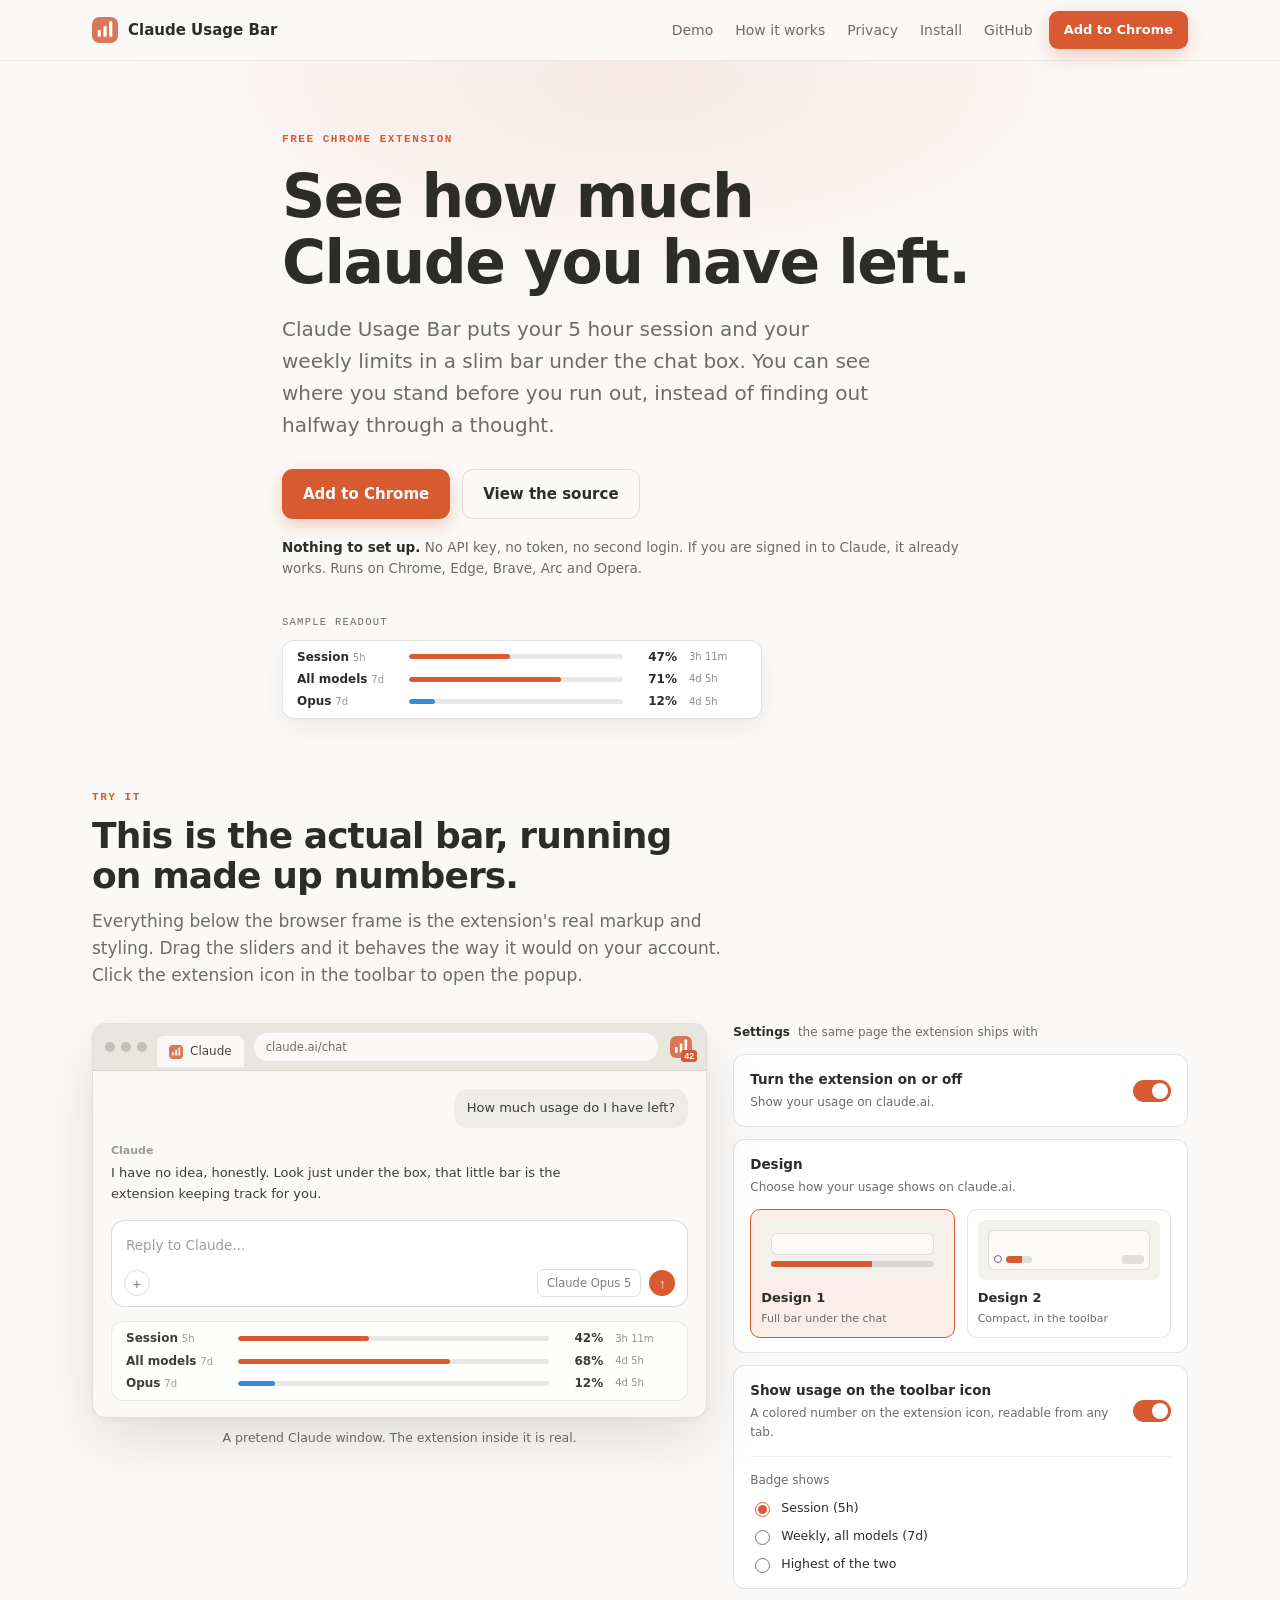
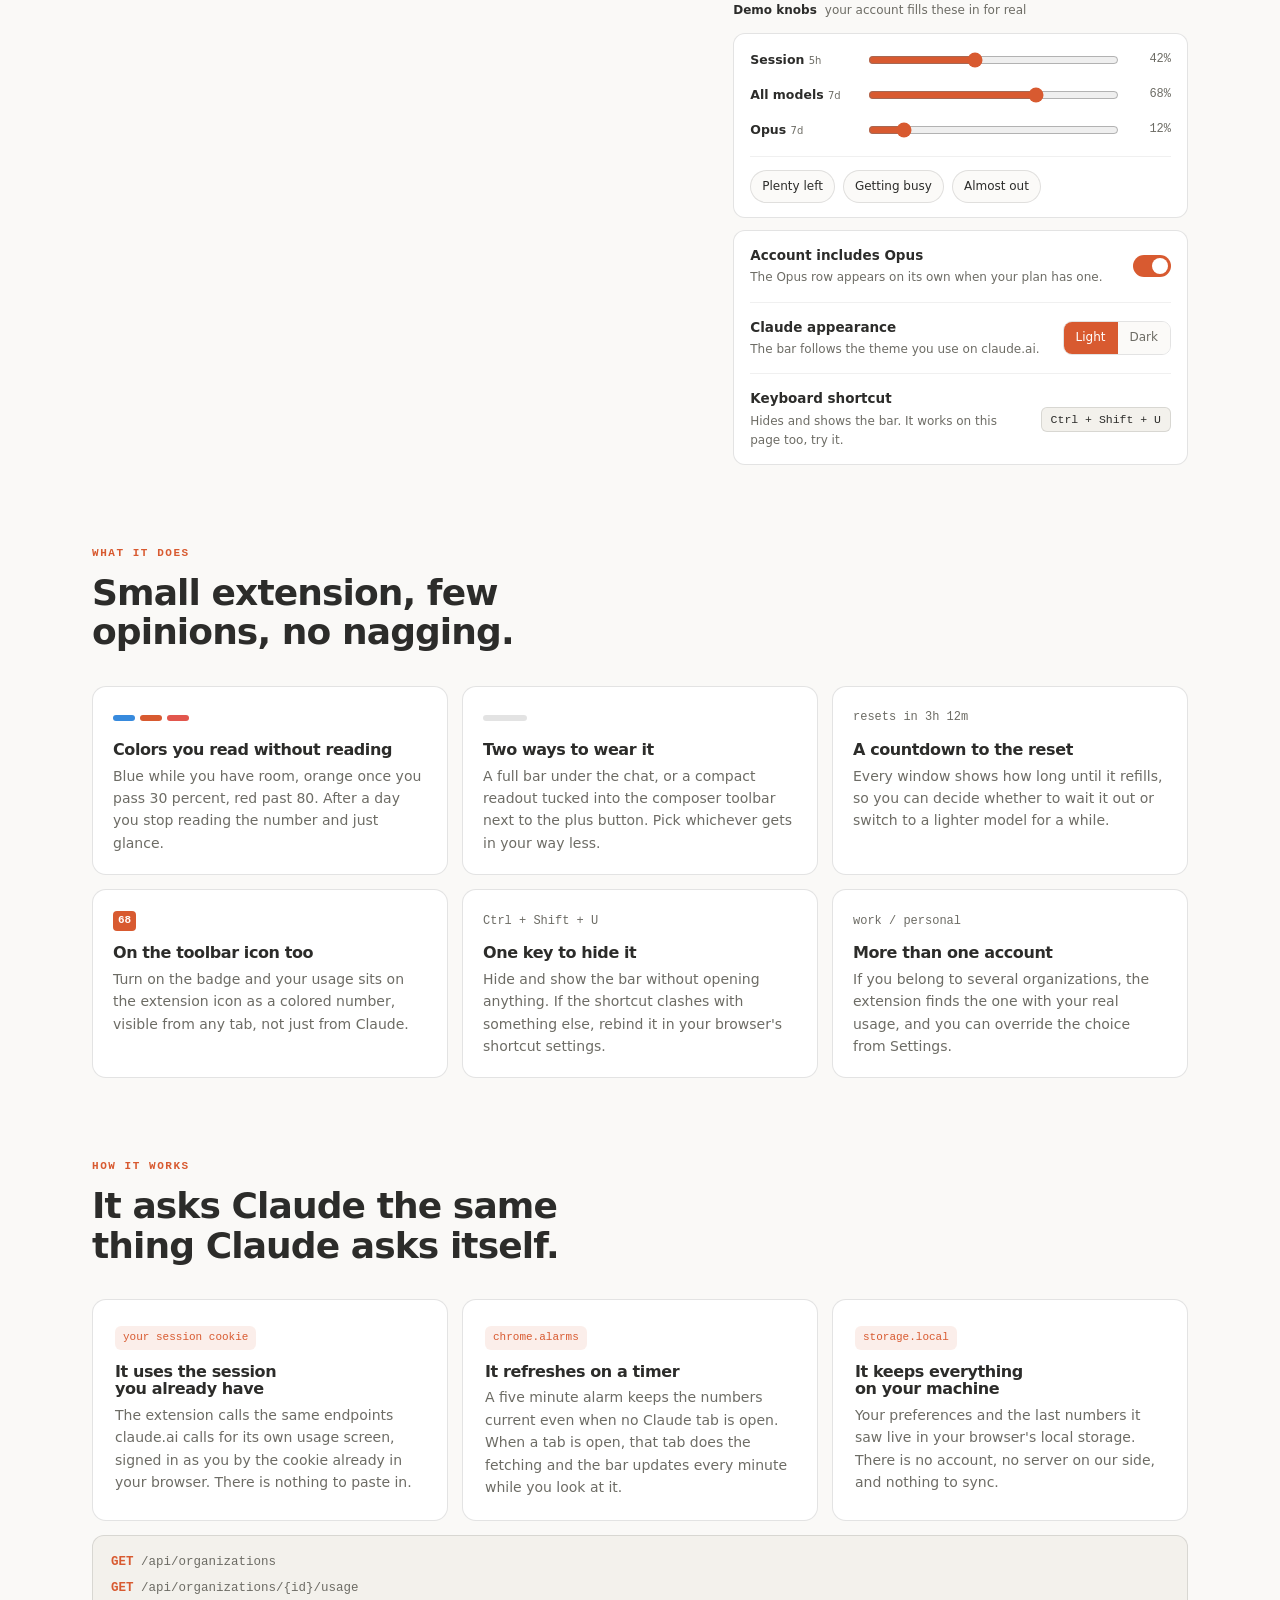
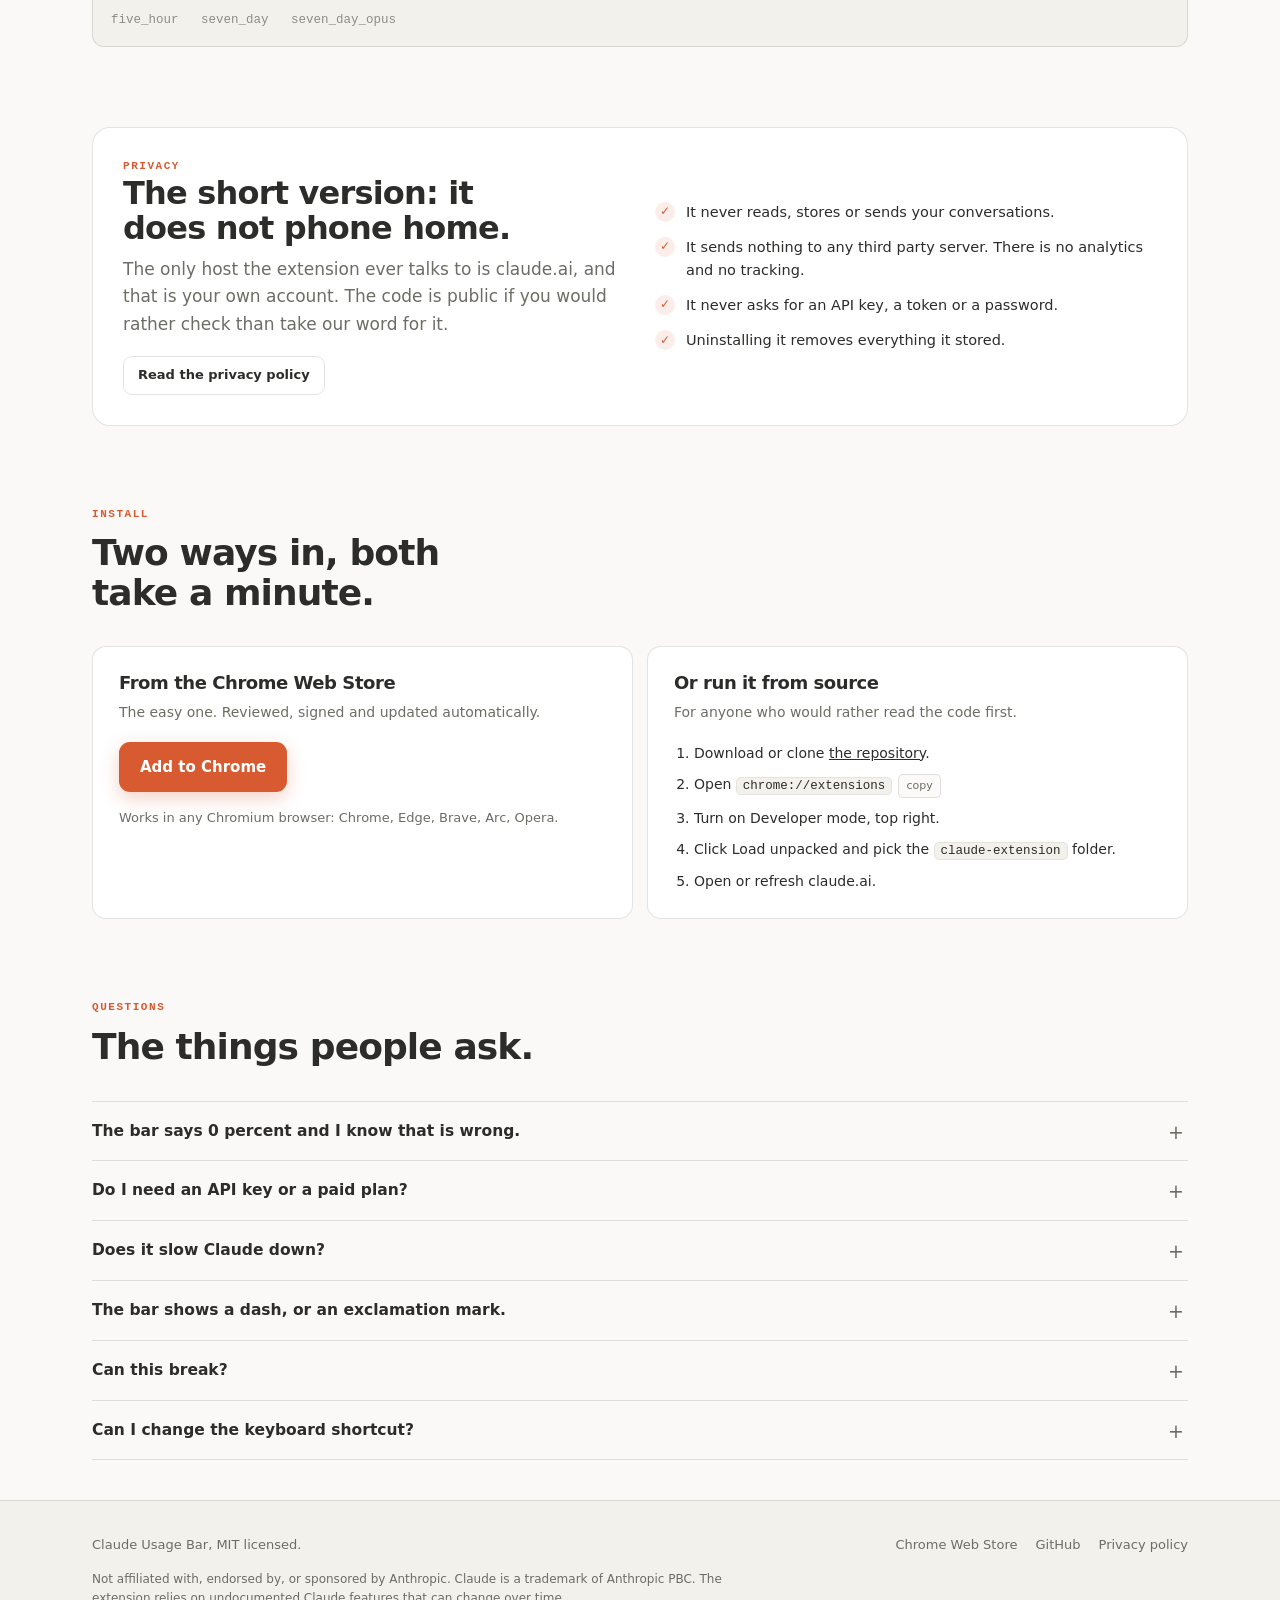
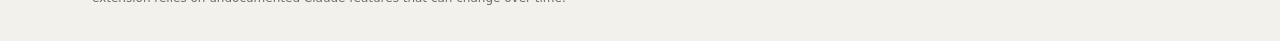
==== index.html @ c44af745 "Show a usable readout on free accounts instead of a dead bar Claude only fills in five_hour / seven_" ====
<!doctype html>
<html lang="en">
<head>
<meta charset="utf-8" />
<meta name="viewport" content="width=device-width, initial-scale=1" />
<title>Claude Usage Bar</title>
<meta name="description" content="A small Chrome extension that shows your Claude.ai usage, your 5 hour session and your weekly limits, in a slim bar under the chat box. On the free plan it counts your messages in the 5 hour window instead. No sign-in, no tokens, nothing leaves your browser." />
<meta property="og:title" content="Claude Usage Bar" />
<meta property="og:description" content="See how much Claude you have left, right under the chat box." />
<meta property="og:type" content="website" />
<meta property="og:image" content="/claude-extension/icons/icon128.png" />
<meta name="theme-color" content="#d85a30" />
<link rel="icon" href="[data-uri]" />
<style>
/* ==========================================================================
   Page shell
   ========================================================================== */
:root{
  --bg:#faf9f7; --bg-2:#f3f1ec; --card:#ffffff; --card-2:#fbfaf8;
  --text:#2c2c2a; --muted:#6d6c65;
  --line:rgba(0,0,0,0.11); --line-soft:rgba(0,0,0,0.06);
  --accent:#d85a30; --accent-ink:#b8451f; --accent-soft:rgba(216,90,48,0.10);
  --blue:#378add; --red:#e2564d;
  --switch-off:#cfcdc6;
  --shadow:0 1px 2px rgba(0,0,0,.04), 0 10px 30px rgba(0,0,0,.06);
  --shadow-lg:0 2px 6px rgba(0,0,0,.05), 0 24px 60px rgba(0,0,0,.10);
  --radius:14px;
  /* The extension is a piece of system UI, so the page speaks system UI too:
     one sans for everything, and a mono that does real work on the numbers. */
  --sans:ui-sans-serif,-apple-system,"Segoe UI",system-ui,sans-serif;
  --mono:ui-monospace,"SF Mono",SFMono-Regular,Menlo,Consolas,monospace;
}
@media (prefers-color-scheme: dark){
  :root:not([data-theme="light"]){
    --bg:#1c1b1a; --bg-2:#232220; --card:#2a2926; --card-2:#302f2b;
    --text:#ecebe5; --muted:#a5a29a;
    --line:rgba(255,255,255,0.13); --line-soft:rgba(255,255,255,0.07);
    --accent:#e4744d; --accent-ink:#f0906c; --accent-soft:rgba(226,112,74,0.15);
    --switch-off:#55554f;
    --shadow:0 1px 2px rgba(0,0,0,.35), 0 10px 30px rgba(0,0,0,.35);
    --shadow-lg:0 2px 8px rgba(0,0,0,.4), 0 30px 70px rgba(0,0,0,.5);
  }
}
:root[data-theme="dark"]{
  --bg:#1c1b1a; --bg-2:#232220; --card:#2a2926; --card-2:#302f2b;
  --text:#ecebe5; --muted:#a5a29a;
  --line:rgba(255,255,255,0.13); --line-soft:rgba(255,255,255,0.07);
  --accent:#e4744d; --accent-ink:#f0906c; --accent-soft:rgba(226,112,74,0.15);
  --switch-off:#55554f;
  --shadow:0 1px 2px rgba(0,0,0,.35), 0 10px 30px rgba(0,0,0,.35);
  --shadow-lg:0 2px 8px rgba(0,0,0,.4), 0 30px 70px rgba(0,0,0,.5);
}

*{ box-sizing:border-box; }
html{ scroll-behavior:smooth; }
body{
  margin:0; background:var(--bg); color:var(--text); overflow-x:clip;
  font-family:var(--sans);
  font-size:16px; line-height:1.6; -webkit-font-smoothing:antialiased;
}
h1,h2,h3{ font-weight:700; letter-spacing:-0.025em; line-height:1.1; margin:0; text-wrap:balance; }
p{ margin:0; }
a{ color:inherit; }
img{ max-width:100%; }
.wrap{ width:100%; max-width:1140px; margin:0 auto; padding:0 22px; }
section{ scroll-margin-top:76px; }
:where(a,button,input,summary,[tabindex]):focus-visible{ outline:2px solid var(--accent); outline-offset:3px; border-radius:5px; }
.eyebrow{ font-family:var(--mono); font-size:11px; font-weight:600; letter-spacing:.14em; text-transform:uppercase; color:var(--accent); }
.lede{ color:var(--muted); font-size:17px; }
.sec-head{ max-width:640px; margin-bottom:34px; }
.sec-head h2{ font-size:clamp(26px,3.4vw,36px); margin:10px 0 12px; }

/* Buttons */
.btn{
  display:inline-flex; align-items:center; gap:9px; border-radius:11px; cursor:pointer;
  font:inherit; font-size:15px; font-weight:600; padding:12px 20px; text-decoration:none;
  white-space:nowrap;
  border:1px solid transparent; transition:transform .12s ease, background .18s ease, border-color .18s ease;
}
.btn:active{ transform:translateY(1px); }
.btn-primary{ background:var(--accent); color:#fff; box-shadow:0 6px 18px rgba(216,90,48,.28); }
.btn-primary:hover{ background:var(--accent-ink); }
.btn-ghost{ background:transparent; color:var(--text); border-color:var(--line); }
.btn-ghost:hover{ background:var(--card); }
.btn-sm{ font-size:13px; padding:8px 14px; border-radius:9px; }

/* Nav */
.nav{
  position:sticky; top:0; z-index:40; background:color-mix(in srgb, var(--bg) 88%, transparent);
  -webkit-backdrop-filter:blur(10px); backdrop-filter:blur(10px); border-bottom:1px solid var(--line-soft);
}
.nav-in{ display:flex; align-items:center; gap:16px; height:60px; }
.brand{ display:flex; align-items:center; gap:10px; font-weight:700; text-decoration:none; font-size:15px; white-space:nowrap; }
.brand img{ width:26px; height:26px; border-radius:7px; }
.nav-links{ display:flex; gap:22px; margin-left:auto; font-size:14px; color:var(--muted); }
.nav-links a{ text-decoration:none; }
.nav-links a:hover{ color:var(--text); }
.nav .btn{ margin-left:auto; }
.nav-links + .btn{ margin-left:0; }
@media (max-width:820px){ .nav-links{ display:none; } }
@media (max-width:520px){
  .wrap{ padding:0 16px; }
  .brand{ font-size:14px; gap:8px; }
  .brand img{ width:24px; height:24px; }
  .nav .btn{ font-size:13px; padding:9px 13px; }
}

/* Hero */
.hero{ position:relative; padding:70px 0 40px; overflow:hidden; }
.hero::before{
  content:""; position:absolute; inset:-200px 0 auto 0; height:520px; pointer-events:none;
  background:radial-gradient(58% 60% at 50% 42%, var(--accent-soft), transparent 70%);
}
.hero-in{ position:relative; max-width:760px; }
.hero h1{ font-size:clamp(36px,6vw,60px); margin:14px 0 18px; }
.hero .lede{ font-size:clamp(17px,2.1vw,20px); max-width:600px; }
.hero-cta{ display:flex; flex-wrap:wrap; gap:12px; margin-top:28px; }
.hero-note{ margin-top:18px; font-size:13.5px; color:var(--muted); }
.hero-note b{ color:var(--text); font-weight:600; }

/* A real instance of the bar, in the page's own colors rather than claude.ai's,
   so the first thing on screen is the thing being sold. */
.hero-readout{ margin-top:34px; max-width:480px; }
.hero-cap{ font-family:var(--mono); font-size:10.5px; letter-spacing:.12em; text-transform:uppercase; color:var(--muted); margin-bottom:9px; }
.hero-readout .cub-bar{
  margin:0; color:var(--text); background:var(--card); border-color:var(--line);
  -webkit-backdrop-filter:none; backdrop-filter:none; box-shadow:var(--shadow);
}
.hero-readout .cub-track{ background:var(--line); }

/* Generic card */
.card{ background:var(--card); border:1px solid var(--line); border-radius:var(--radius); box-shadow:var(--shadow); }

/* ==========================================================================
   Demo
   ========================================================================== */
.demo{ padding:30px 0 20px; }
.demo-grid{ display:grid; grid-template-columns:minmax(0,1.15fr) minmax(0,.85fr); gap:26px; align-items:start; }
/* minmax(0,1fr), not 1fr: the bar's own min-content would otherwise push the
   column wider than the screen on a narrow phone. */
@media (max-width:960px){ .demo-grid{ grid-template-columns:minmax(0,1fr); } }

.demo-stage{ position:sticky; top:76px; }
@media (max-width:960px){ .demo-stage{ position:static; } }
.demo-cap{ margin-top:10px; font-size:12.5px; color:var(--muted); text-align:center; }

/* Mock browser window */
/* The mock carries claude.ai's own colors, not the page tokens, so a light
   Claude window stays readable while this page is in dark mode. */
.mock{
  position:relative; border:1px solid var(--line); border-radius:14px; overflow:hidden;
  box-shadow:var(--shadow-lg); background:#faf9f7; color:#3d3d3a;
}
.mock-chrome{
  display:flex; align-items:center; gap:10px; padding:9px 12px;
  background:#e9e6e0; border-bottom:1px solid rgba(0,0,0,.08);
}
.dots{ display:flex; gap:6px; flex:none; }
.dots i{ width:10px; height:10px; border-radius:50%; background:rgba(0,0,0,.16); }
.mock-tab{
  display:flex; align-items:center; gap:7px; font-size:12px; color:#4a4843;
  background:#faf9f7; border-radius:7px 7px 0 0; padding:6px 12px; margin-bottom:-9px; flex:none;
}
.mock-tab img{ width:14px; height:14px; border-radius:3px; }
.mock-url{
  flex:1; min-width:0; font-size:11.5px; color:#6d6b64; background:#faf9f7;
  border-radius:999px; padding:5px 12px; overflow:hidden; text-overflow:ellipsis; white-space:nowrap;
}
.mock-ext{ display:flex; align-items:center; gap:6px; flex:none; }
.ext-icon{
  position:relative; display:block; width:26px; height:26px; padding:0; cursor:pointer;
  background:none; border:none; border-radius:7px; line-height:0;
}
.ext-icon:hover{ background:rgba(0,0,0,.07); }
.ext-icon img{ width:22px; height:22px; border-radius:6px; }
.ext-badge{
  position:absolute; right:-3px; bottom:-2px; min-width:16px; height:12px; padding:0 2px;
  border-radius:3px; background:#378add; color:#fff; font-size:9px; font-weight:700;
  line-height:12px; text-align:center; font-variant-numeric:tabular-nums;
}
.ext-badge[hidden]{ display:none; }

.mock-body{ padding:18px 18px 16px; min-height:330px; display:flex; flex-direction:column; }
.chat{ flex:1; display:flex; flex-direction:column; gap:14px; margin-bottom:16px; font-size:13px; }
.msg{ max-width:82%; }
.msg-user{ align-self:flex-end; background:rgba(0,0,0,.05); border-radius:14px; padding:9px 13px; }
.msg-ai{ align-self:flex-start; color:inherit; }
.msg-ai .who{ display:block; font-size:11px; font-weight:600; opacity:.5; margin-bottom:3px; }

/* Mock composer */
.cmp{ border:1px solid rgba(0,0,0,.14); background:#fff; border-radius:14px; padding:11px 12px 9px; }
.cmp-input{ font-size:13.5px; color:rgba(0,0,0,.38); padding:3px 2px 12px; }
.cmp-tools{ display:flex; align-items:center; gap:8px; }
.cmp-plus{
  flex:none; width:26px; height:26px; border-radius:50%; border:1px solid rgba(0,0,0,.22);
  background:none; color:inherit; font-size:15px; line-height:1; cursor:default; opacity:.65;
}
.cmp-spacer{ flex:1; min-width:6px; }
.cmp-model{ flex:none; font-size:11.5px; color:rgba(0,0,0,.5); border:1px solid rgba(0,0,0,.12); border-radius:7px; padding:4px 9px; white-space:nowrap; }
.cmp-send{ flex:none; width:26px; height:26px; border-radius:50%; border:none; background:#d85a30; color:#fff; font-size:13px; line-height:1; cursor:default; }

/* Mock in dark, matching claude.ai's dark surfaces */
.mock[data-claude-theme="dark"]{ background:#262624; }
.mock[data-claude-theme="dark"] .mock-chrome{ background:#1a1a18; border-bottom-color:rgba(255,255,255,.09); }
.mock[data-claude-theme="dark"] .dots i{ background:rgba(255,255,255,.2); }
.mock[data-claude-theme="dark"] .mock-tab{ background:#262624; color:#cfcdc6; }
.mock[data-claude-theme="dark"] .mock-url{ background:#262624; color:#9d9b94; }
.mock[data-claude-theme="dark"] .ext-icon:hover{ background:rgba(255,255,255,.1); }
.mock[data-claude-theme="dark"]{ color:#e7e7e3; }
.mock[data-claude-theme="dark"] .msg-user{ background:rgba(255,255,255,.08); }
.mock[data-claude-theme="dark"] .cmp{ background:#302f2c; border-color:rgba(255,255,255,.13); }
.mock[data-claude-theme="dark"] .cmp-input{ color:rgba(255,255,255,.42); }
.mock[data-claude-theme="dark"] .cmp-plus{ border-color:rgba(255,255,255,.3); }
.mock[data-claude-theme="dark"] .cmp-model{ color:rgba(255,255,255,.55); border-color:rgba(255,255,255,.15); }

/* --------------------------------------------------------------------------
   The extension itself. These rules are lifted from the extension's
   content.css and popup.css. The only change: the extension switches to dark
   with @media (prefers-color-scheme: dark), and here the same rules hang off
   the mock's data-claude-theme so the appearance switch works on its own.
   -------------------------------------------------------------------------- */
.cub-bar{
  box-sizing:border-box; width:100%; margin:14px auto 0; padding:9px 14px;
  display:flex; flex-direction:column; gap:8px;
  font-family:ui-sans-serif,-apple-system,"Segoe UI",system-ui,sans-serif;
  font-size:12px; line-height:1.2; color:#3d3d3a;
  background:rgba(255,255,255,.72); border:1px solid rgba(0,0,0,.08);
  border-radius:12px; -webkit-backdrop-filter:blur(6px); backdrop-filter:blur(6px);
  position:relative; z-index:5;
}
.cub-bar .cub-seg{ display:grid; grid-template-columns:100px minmax(30px,1fr) 42px 58px; column-gap:12px; align-items:center; }
.cub-bar .cub-seg[hidden]{ display:none; }
.cub-bar .cub-label{ min-width:0; white-space:nowrap; overflow:hidden; text-overflow:ellipsis; }
.cub-bar .cub-name{ font-weight:600; }
.cub-bar .cub-sub{ font-size:10px; opacity:.5; }
.cub-bar .cub-track{ display:block; height:5px; border-radius:999px; background:rgba(0,0,0,.09); overflow:hidden; }
.cub-bar .cub-fill{ display:block; height:100%; width:0; border-radius:999px; background:#b9b8b1; transition:width .4s ease, background .3s ease; }
.cub-bar .cub-fill.cub-low{ background:#378add; }
.cub-bar .cub-fill.cub-mid{ background:#d85a30; }
.cub-bar .cub-fill.cub-high{ background:#e2564d; }
.cub-bar .cub-val{ text-align:right; font-weight:600; font-variant-numeric:tabular-nums; }
.cub-bar .cub-reset{ text-align:left; font-size:10px; opacity:.55; white-space:nowrap; overflow:hidden; }

.mock[data-claude-theme="dark"] .cub-bar{ color:#e7e7e3; background:rgba(45,45,43,.7); border-color:rgba(255,255,255,.12); }
.mock[data-claude-theme="dark"] .cub-bar .cub-track{ background:rgba(255,255,255,.13); }

.cub-inline{
  display:inline-flex; align-items:center; gap:14px; flex:0 0 auto;
  align-self:center; margin:0 10px; vertical-align:middle;
  font-family:ui-sans-serif,-apple-system,"Segoe UI",system-ui,sans-serif;
  font-size:12px; line-height:1; color:#3d3d3a;
}
.cub-inline .cub-i-seg{ display:inline-flex; align-items:center; gap:7px; white-space:nowrap; }
.cub-inline .cub-i-seg[hidden]{ display:none; }
.cub-inline .cub-i-val{ font-weight:600; font-variant-numeric:tabular-nums; }
.cub-inline .cub-i-bar{ display:inline-block; width:80px; height:5px; border-radius:999px; background:rgba(0,0,0,.12); overflow:hidden; }
.cub-inline .cub-i-fill{ display:block; height:100%; width:0; border-radius:999px; background:#b9b8b1; transition:width .4s ease, background .3s ease; }
.cub-inline .cub-i-fill.cub-low{ background:#378add; }
.cub-inline .cub-i-fill.cub-mid{ background:#d85a30; }
.cub-inline .cub-i-fill.cub-high{ background:#e2564d; }
.cub-inline .cub-i-ring{ display:inline-flex; }
.cub-inline .cub-i-ring svg{ display:block; transform:rotate(-90deg); }
.cub-inline .cub-i-ring-bg{ fill:none; stroke:rgba(0,0,0,.12); stroke-width:2.5; }
.cub-inline .cub-i-ring-fill{
  fill:none; stroke:#b9b8b1; stroke-width:2.5; stroke-linecap:round;
  stroke-dasharray:50.265; stroke-dashoffset:50.265;
  transition:stroke-dashoffset .4s ease, stroke .3s ease;
}
.cub-inline .cub-i-ring-fill.cub-low{ stroke:#378add; }
.cub-inline .cub-i-ring-fill.cub-mid{ stroke:#d85a30; }
.cub-inline .cub-i-ring-fill.cub-high{ stroke:#e2564d; }

.mock[data-claude-theme="dark"] .cub-inline{ color:#e7e7e3; }
.mock[data-claude-theme="dark"] .cub-inline .cub-i-bar{ background:rgba(255,255,255,.16); }
.mock[data-claude-theme="dark"] .cub-inline .cub-i-ring-bg{ stroke:rgba(255,255,255,.16); }

/* The mock is far narrower than a real browser window, so on small screens the
   demo tightens the widget rather than letting the row overflow. The extension
   itself keeps its own measurements, it has a whole window to work with. */
@media (max-width:540px){
  .cub-inline{ gap:10px; margin:0 6px; }
  .cub-inline .cub-i-bar{ width:38px; }
  .cmp-model{ display:none; }
}
@media (max-width:420px){
  .mock-body{ padding:12px; }
  .cmp{ padding:9px 9px 8px; }
  .cub-bar{ padding:9px 10px; }
  .cub-bar .cub-seg{ grid-template-columns:74px minmax(20px,1fr) 34px 44px; column-gap:8px; }
  .cub-inline{ gap:8px; margin:0 4px; font-size:11px; }
  .cub-inline .cub-i-seg{ gap:5px; }
  .cub-inline .cub-i-bar{ width:20px; }
  .cmp-tools{ gap:6px; }
  .cmp-plus, .cmp-send{ width:22px; height:22px; font-size:13px; }
}

/* Popup replica, from popup.css */
.popup-wrap{ position:absolute; top:44px; right:12px; z-index:30; }
.popup-wrap[hidden]{ display:none; }
.popup{
  width:276px; border-radius:12px; border:1px solid rgba(0,0,0,.12); overflow:hidden;
  box-shadow:0 12px 40px rgba(0,0,0,.22); background:#faf9f7; color:#3d3d3a;
  font-family:ui-sans-serif,-apple-system,"Segoe UI",system-ui,sans-serif; font-size:13px;
  animation:pop .14s ease-out;
}
@keyframes pop{ from{ opacity:0; transform:translateY(-6px) scale(.98); } }
.p-wrap{ padding:12px 14px 14px; }
.p-head{ display:flex; align-items:center; justify-content:space-between; margin-bottom:12px; }
.p-title{ font-size:14px; font-weight:700; }
.p-rows{ display:flex; flex-direction:column; gap:12px; min-height:40px; }
.p-row-head{ display:flex; align-items:baseline; gap:6px; margin-bottom:5px; }
.p-label{ font-weight:600; }
.p-sub{ font-size:10px; opacity:.5; }
.p-val{ margin-left:auto; font-weight:600; font-variant-numeric:tabular-nums; }
.p-track{ height:6px; border-radius:999px; background:rgba(0,0,0,.09); overflow:hidden; }
.p-fill{ height:100%; width:0; border-radius:999px; background:#b9b8b1; transition:width .4s ease, background .3s ease; }
.p-fill.low{ background:#378add; }
.p-fill.mid{ background:#d85a30; }
.p-fill.high{ background:#e2564d; }
.p-reset{ margin-top:3px; font-size:10px; opacity:.55; }
.p-show{ margin-top:14px; }
.p-show-label{ font-size:11px; opacity:.6; }
.p-chks{ display:flex; flex-wrap:wrap; gap:10px 14px; margin-top:7px; }
.p-chk{ display:inline-flex; align-items:center; gap:6px; font-size:12px; cursor:pointer; }
.p-chk input{ accent-color:#d85a30; width:14px; height:14px; cursor:pointer; }
.p-foot{ display:flex; align-items:center; justify-content:space-between; gap:8px; margin-top:14px; padding-top:10px; border-top:1px solid rgba(0,0,0,.08); }
.p-status{ font-size:11px; opacity:.65; min-width:0; overflow:hidden; text-overflow:ellipsis; white-space:nowrap; }
.p-actions{ display:flex; gap:8px; flex:none; }
.popup .p-btn{ border:1px solid rgba(0,0,0,.12); background:#fff; color:inherit; font:inherit; font-size:12px; padding:4px 10px; border-radius:7px; cursor:pointer; }
.popup .p-btn:hover{ background:#f0efeb; }

.mock[data-claude-theme="dark"] .popup{ color:#e7e7e3; background:#262624; border-color:rgba(255,255,255,.14); }
.mock[data-claude-theme="dark"] .p-track{ background:rgba(255,255,255,.13); }
.mock[data-claude-theme="dark"] .p-foot{ border-top-color:rgba(255,255,255,.12); }
.mock[data-claude-theme="dark"] .popup .p-btn{ background:#333330; border-color:rgba(255,255,255,.14); }
.mock[data-claude-theme="dark"] .popup .p-btn:hover{ background:#3d3d3a; }

/* --------------------------------------------------------------------------
   Control panel. Same structure and class names as the extension's Settings
   page, redrawn against the page's own color tokens so it follows this site's
   theme instead of the visitor's system theme.
   -------------------------------------------------------------------------- */
.panel{ display:flex; flex-direction:column; gap:12px; }
.panel-tag{ display:flex; align-items:center; gap:8px; font-size:12px; color:var(--muted); }
.panel-tag b{ color:var(--text); font-weight:600; }
.o-card{ background:var(--card); border:1px solid var(--line); border-radius:12px; padding:14px 16px; }
.o-card + .o-card{ margin-top:0; }
.o-row{ display:flex; align-items:center; justify-content:space-between; gap:16px; }
.o-row + .o-row{ margin-top:14px; padding-top:14px; border-top:1px solid var(--line-soft); }
.o-row-text{ min-width:0; }
.o-row-label{ font-weight:600; font-size:13.5px; }
.o-row-sub{ font-size:12px; color:var(--muted); margin-top:2px; }
.o-actions{ display:flex; align-items:center; gap:10px; flex:none; }

.p-switch{ position:relative; display:inline-block; width:38px; height:22px; flex:none; }
.p-switch input{ opacity:0; width:0; height:0; position:absolute; }
.p-slider{ position:absolute; inset:0; cursor:pointer; background:var(--switch-off); border-radius:999px; transition:background .2s; }
.p-slider::before{ content:""; position:absolute; height:16px; width:16px; left:3px; top:3px; background:#fff; border-radius:50%; transition:transform .2s; }
.p-switch input:checked + .p-slider{ background:var(--accent); }
.p-switch input:checked + .p-slider::before{ transform:translateX(16px); }
.p-switch input:focus-visible + .p-slider{ outline:2px solid var(--accent); outline-offset:2px; }

.o-suboption{ margin-top:14px; padding-top:12px; border-top:1px solid var(--line-soft); transition:opacity .2s; }
.o-suboption.o-disabled{ opacity:.4; pointer-events:none; }
.o-suboption-label{ margin-bottom:8px; }
.o-radios{ display:flex; flex-direction:column; gap:8px; }
.o-radio{ display:inline-flex; align-items:center; gap:8px; font-size:12.5px; cursor:pointer; }
.o-radio input{ accent-color:var(--accent); width:15px; height:15px; cursor:pointer; }

.o-designs{ display:flex; gap:12px; margin-top:12px; }
.o-design{ flex:1; min-width:0; cursor:pointer; }
.o-design input{ position:absolute; opacity:0; width:0; height:0; }
.o-design-card{ border:1.5px solid var(--line); border-radius:10px; padding:10px; transition:border-color .15s, background .15s; }
.o-design:hover .o-design-card{ border-color:var(--accent-soft); }
.o-design input:checked + .o-design-card{ border-color:var(--accent); background:var(--accent-soft); }
.o-design input:focus-visible + .o-design-card{ outline:2px solid var(--accent); outline-offset:2px; }
.o-design-name{ font-weight:600; margin-top:8px; font-size:13px; }
.o-design-desc{ font-size:11px; color:var(--muted); margin-top:1px; }
.o-design-illus{ height:60px; border-radius:8px; background:var(--bg-2); padding:10px; display:flex; flex-direction:column; justify-content:center; gap:6px; overflow:hidden; }
.o-illus-composer{ background:var(--card-2); border:1px solid var(--line); border-radius:6px; }
.o-illus-1 .o-illus-composer{ height:22px; }
.o-illus-1 .o-illus-bar{ height:6px; border-radius:999px; background:linear-gradient(90deg, var(--accent) 62%, var(--line) 62%); }
.o-illus-2 .o-illus-composer{ height:40px; display:flex; align-items:flex-end; padding:5px; }
.o-illus-2 .o-illus-toolbar{ display:flex; align-items:center; gap:4px; width:100%; }
.o-illus-2 .o-illus-plus{ width:8px; height:8px; border-radius:50%; border:1.5px solid var(--muted); }
.o-illus-2 .o-illus-pill{ width:26px; height:7px; border-radius:999px; background:linear-gradient(90deg, var(--accent) 60%, var(--line) 60%); }
.o-illus-2 .o-illus-chip{ margin-left:auto; width:22px; height:9px; border-radius:3px; background:var(--line); }

.p-kbd{
  font-family:ui-monospace,"SF Mono",Menlo,monospace; font-size:11.5px; padding:5px 9px;
  border:1px solid var(--line); border-radius:6px; background:var(--bg-2); color:inherit;
  cursor:pointer; white-space:nowrap; flex:none;
}
.p-kbd:hover{ border-color:var(--accent); color:var(--accent); }
.p-kbd.flash{ background:var(--accent); color:#fff; border-color:var(--accent); }

/* Demo-only knobs */
.knob{ display:grid; grid-template-columns:106px 1fr 44px; align-items:center; gap:10px; }
.knob + .knob{ margin-top:11px; }
.knob-label{ font-size:12.5px; font-weight:600; }
.knob-label span{ font-weight:400; font-size:10px; color:var(--muted); }
.knob output{ text-align:right; font-family:var(--mono); font-size:12px; font-variant-numeric:tabular-nums; color:var(--muted); }
input[type="range"]{ width:100%; accent-color:var(--accent); cursor:pointer; height:20px; }
.presets{ display:flex; flex-wrap:wrap; gap:8px; margin-top:14px; padding-top:13px; border-top:1px solid var(--line-soft); }
.chip{
  font:inherit; font-size:12px; padding:6px 11px; border-radius:999px; cursor:pointer;
  border:1px solid var(--line); background:var(--card-2); color:inherit;
}
.chip:hover{ border-color:var(--accent); color:var(--accent); }
.chip[aria-pressed="true"]{ background:var(--accent); border-color:var(--accent); color:#fff; }
.seg{ display:inline-flex; border:1px solid var(--line); border-radius:9px; overflow:hidden; flex:none; }
.seg button{ font:inherit; font-size:12px; padding:6px 12px; border:none; background:var(--card-2); color:var(--muted); cursor:pointer; }
.seg button[aria-pressed="true"]{ background:var(--accent); color:#fff; }

/* ==========================================================================
   Content sections
   ========================================================================== */
.features{ padding:60px 0 10px; }
.feat-grid{ display:grid; grid-template-columns:repeat(3,minmax(0,1fr)); gap:14px; }
@media (max-width:900px){ .feat-grid{ grid-template-columns:repeat(2,minmax(0,1fr)); } }
@media (max-width:600px){ .feat-grid{ grid-template-columns:1fr; } }
.feat{ padding:20px; border-radius:var(--radius); border:1px solid var(--line); background:var(--card); }
.feat h3{ font-size:16px; margin-bottom:6px; font-family:inherit; font-weight:650; }
.feat p{ font-size:14px; color:var(--muted); }
.feat-ico{ display:flex; align-items:center; gap:5px; height:22px; margin-bottom:12px; }
.swatch{ width:22px; height:6px; border-radius:999px; }
/* Each card is labelled with the actual thing it produces: a countdown, a
   badge, a keycap. Mono, because all of it is readout, not prose. */
.feat-data{ font-family:var(--mono); font-size:12px; color:var(--muted); font-variant-numeric:tabular-nums; }
.feat-badge{ display:inline-block; padding:1px 5px; border-radius:4px; background:var(--accent); color:#fff; font-family:var(--mono); font-size:11px; font-weight:700; }

.how{ padding:70px 0 10px; }
.how-grid{ display:grid; grid-template-columns:repeat(3,minmax(0,1fr)); gap:14px; }
@media (max-width:800px){ .how-grid{ grid-template-columns:1fr; } }
.step{ padding:22px; border-radius:var(--radius); border:1px solid var(--line); background:var(--card); }
/* The tag names the mechanism the step actually uses, which carries more than
   a 1 / 2 / 3 would: these are three properties, not an ordered sequence. */
.step-tag{ display:inline-block; font-family:var(--mono); font-size:11px; padding:3px 8px; border-radius:6px; background:var(--accent-soft); color:var(--accent); margin-bottom:13px; }
.step h3{ font-size:16px; font-weight:650; margin-bottom:6px; }
.step p{ font-size:14px; color:var(--muted); }
.endpoints{
  margin-top:14px; padding:16px 18px; border-radius:12px; border:1px solid var(--line);
  background:var(--bg-2); font-family:ui-monospace,"SF Mono",Menlo,monospace; font-size:12.5px;
  color:var(--muted); overflow-x:auto;
}
.endpoints b{ color:var(--accent); font-weight:600; }
.endpoints div + div{ margin-top:6px; }

.privacy{ padding:70px 0 10px; }
.privacy-card{ padding:30px; border-radius:18px; border:1px solid var(--line); background:var(--card); display:grid; grid-template-columns:minmax(0,1fr) minmax(0,1fr); gap:30px; align-items:center; }
@media (max-width:800px){ .privacy-card{ grid-template-columns:1fr; padding:24px; gap:20px; } }
.privacy-card h2{ font-size:clamp(24px,3vw,32px); margin-bottom:10px; }
.no-list{ list-style:none; margin:0; padding:0; display:flex; flex-direction:column; gap:12px; }
.no-list li{ display:flex; gap:11px; font-size:14.5px; }
.tick{ flex:none; width:20px; height:20px; border-radius:50%; background:var(--accent-soft); color:var(--accent); display:grid; place-items:center; font-size:12px; font-weight:700; margin-top:1px; }

.install{ padding:70px 0 10px; }
.install-grid{ display:grid; grid-template-columns:minmax(0,1fr) minmax(0,1fr); gap:14px; }
@media (max-width:800px){ .install-grid{ grid-template-columns:1fr; } }
.install-card{ padding:26px; border-radius:var(--radius); border:1px solid var(--line); background:var(--card); }
.install-card h3{ font-size:18px; margin-bottom:8px; }
.install-card > p{ font-size:14px; color:var(--muted); margin-bottom:18px; }
ol.steps{ margin:0; padding-left:20px; display:flex; flex-direction:column; gap:9px; font-size:14px; }
ol.steps code{ font-family:ui-monospace,"SF Mono",Menlo,monospace; font-size:12.5px; background:var(--bg-2); border:1px solid var(--line-soft); padding:1px 6px; border-radius:5px; }
.copy{ font:inherit; font-size:11px; margin-left:6px; padding:2px 7px; border-radius:5px; border:1px solid var(--line); background:var(--card-2); color:var(--muted); cursor:pointer; }
.copy:hover{ color:var(--accent); border-color:var(--accent); }

.faq{ padding:70px 0 40px; }
.faq-list{ border-top:1px solid var(--line); }
details{ border-bottom:1px solid var(--line); }
summary{ cursor:pointer; padding:17px 30px 17px 0; font-weight:600; font-size:15.5px; position:relative; list-style:none; }
summary::-webkit-details-marker{ display:none; }
summary::after{ content:"+"; position:absolute; right:4px; top:15px; font-size:19px; font-weight:400; color:var(--muted); transition:transform .2s; }
details[open] summary::after{ transform:rotate(45deg); }
details p{ padding:0 30px 18px 0; color:var(--muted); font-size:14.5px; margin-top:-4px; }

footer{ border-top:1px solid var(--line); background:var(--bg-2); padding:34px 0; }
.foot-in{ display:flex; flex-wrap:wrap; gap:16px; align-items:center; justify-content:space-between; font-size:13px; color:var(--muted); }
.foot-links{ display:flex; flex-wrap:wrap; gap:18px; }
.foot-links a{ text-decoration:none; }
.foot-links a:hover{ color:var(--text); }
.foot-note{ margin-top:14px; font-size:12px; color:var(--muted); max-width:640px; }

@media (prefers-reduced-motion: reduce){
  html{ scroll-behavior:auto; }
  *,*::before,*::after{ animation-duration:.001ms !important; transition-duration:.001ms !important; }
}
</style>
</head>
<body>

<header class="nav">
  <div class="wrap nav-in">
    <a class="brand" href="#top">
      <img src="[data-uri]" alt="" />
      Claude Usage Bar
    </a>
    <nav class="nav-links">
      <a href="#demo">Demo</a>
      <a href="#how">How it works</a>
      <a href="#privacy">Privacy</a>
      <a href="#install">Install</a>
      <a href="https://github.com/Coldcomplex1/Claude-Usage-Bar">GitHub</a>
    </nav>
    <a class="btn btn-primary btn-sm" href="https://chromewebstore.google.com/detail/claude-usage-bar-track-yo/jlomdmgiaoldnhjfhehgjjkgnlighmeo">Add to Chrome</a>
  </div>
</header>

<main id="top">

  <section class="hero">
    <div class="wrap hero-in">
      <p class="eyebrow">Free Chrome extension</p>
      <h1>See how much Claude you have left.</h1>
      <p class="lede">
        Claude Usage Bar puts your 5 hour session and your weekly limits in a slim bar
        under the chat box. You can see where you stand before you run out, instead of
        finding out halfway through a thought.
      </p>
      <div class="hero-cta">
        <a class="btn btn-primary" href="https://chromewebstore.google.com/detail/claude-usage-bar-track-yo/jlomdmgiaoldnhjfhehgjjkgnlighmeo">Add to Chrome</a>
        <a class="btn btn-ghost" href="https://github.com/Coldcomplex1/Claude-Usage-Bar">View the source</a>
      </div>
      <p class="hero-note">
        <b>Nothing to set up.</b> No API key, no token, no second login. If you are signed in
        to Claude, it already works. Runs on Chrome, Edge, Brave, Arc and Opera.
      </p>
      <div class="hero-readout">
        <p class="hero-cap">Sample readout</p>
        <div class="cub-bar" id="hero-bar"></div>
      </div>
    </div>
  </section>

  <section class="demo" id="demo">
    <div class="wrap">
      <div class="sec-head">
        <p class="eyebrow">Try it</p>
        <h2>This is the actual bar, running on made up numbers.</h2>
        <p class="lede">
          Everything below the browser frame is the extension's real markup and styling.
          Drag the sliders and it behaves the way it would on your account. Click the
          extension icon in the toolbar to open the popup.
        </p>
      </div>

      <div class="demo-grid">
        <div class="demo-stage">
          <div class="mock" id="mock" data-claude-theme="light">
            <div class="mock-chrome">
              <span class="dots"><i></i><i></i><i></i></span>
              <span class="mock-tab"><img src="[data-uri]" alt="" />Claude</span>
              <span class="mock-url">claude.ai/chat</span>
              <span class="mock-ext">
                <button class="ext-icon" id="ext-icon" aria-expanded="false" aria-label="Open the extension popup">
                  <img src="[data-uri]" alt="" />
                  <span class="ext-badge" id="ext-badge">42</span>
                </button>
              </span>
            </div>

            <div class="mock-body">
              <div class="chat">
                <div class="msg msg-user">How much usage do I have left?</div>
                <div class="msg msg-ai">
                  <span class="who">Claude</span>
                  I have no idea, honestly. Look just under the box, that little bar is
                  the extension keeping track for you.
                </div>
              </div>

              <div class="cmp">
                <div class="cmp-input">Reply to Claude...</div>
                <div class="cmp-tools">
                  <button class="cmp-plus" tabindex="-1" aria-hidden="true">+</button>
                  <!-- Design 2 widget is inserted right here, after the plus button -->
                  <span class="cmp-spacer"></span>
                  <span class="cmp-model">Claude Opus 5</span>
                  <button class="cmp-send" tabindex="-1" aria-hidden="true">&#8593;</button>
                </div>
              </div>
              <!-- Design 1 bar is inserted right here, under the composer -->
            </div>

            <div class="popup-wrap" id="popup-wrap" hidden>
              <div class="popup">
                <div class="p-wrap">
                  <div class="p-head"><span class="p-title">Claude Usage</span></div>
                  <div class="p-rows" id="p-rows"></div>
                  <div class="p-show">
                    <span class="p-show-label">Show in bar</span>
                    <div class="p-chks">
                      <label class="p-chk"><input type="checkbox" data-show="session" checked /><span>Session</span></label>
                      <label class="p-chk"><input type="checkbox" data-show="allModels" checked /><span>All models</span></label>
                    </div>
                  </div>
                  <div class="p-foot">
                    <span class="p-status" id="p-status">Updated just now</span>
                    <div class="p-actions">
                      <button class="p-btn" id="p-settings">Settings</button>
                      <button class="p-btn" id="p-refresh">Refresh</button>
                    </div>
                  </div>
                </div>
              </div>
            </div>
          </div>
          <p class="demo-cap">A pretend Claude window. The extension inside it is real.</p>
        </div>

        <div class="panel">
          <p class="panel-tag"><b>Settings</b> the same page the extension ships with</p>

          <div class="o-card">
            <div class="o-row">
              <div class="o-row-text">
                <div class="o-row-label">Turn the extension on or off</div>
                <div class="o-row-sub">Show your usage on claude.ai.</div>
              </div>
              <label class="p-switch" title="Turn the extension on or off">
                <input type="checkbox" id="c-enabled" checked />
                <span class="p-slider"></span>
              </label>
            </div>
          </div>

          <div class="o-card">
            <div class="o-row-label">Design</div>
            <div class="o-row-sub">Choose how your usage shows on claude.ai.</div>
            <div class="o-designs">
              <label class="o-design">
                <input type="radio" name="design" value="1" checked />
                <div class="o-design-card">
                  <div class="o-design-illus o-illus-1">
                    <div class="o-illus-composer"></div>
                    <div class="o-illus-bar"></div>
                  </div>
                  <div class="o-design-name">Design 1</div>
                  <div class="o-design-desc">Full bar under the chat</div>
                </div>
              </label>
              <label class="o-design">
                <input type="radio" name="design" value="2" />
                <div class="o-design-card">
                  <div class="o-design-illus o-illus-2">
                    <div class="o-illus-composer">
                      <div class="o-illus-toolbar">
                        <span class="o-illus-plus"></span>
                        <span class="o-illus-pill"></span>
                        <span class="o-illus-chip"></span>
                      </div>
                    </div>
                  </div>
                  <div class="o-design-name">Design 2</div>
                  <div class="o-design-desc">Compact, in the toolbar</div>
                </div>
              </label>
            </div>
          </div>

          <div class="o-card">
            <div class="o-row">
              <div class="o-row-text">
                <div class="o-row-label">Show usage on the toolbar icon</div>
                <div class="o-row-sub">A colored number on the extension icon, readable from any tab.</div>
              </div>
              <label class="p-switch" title="Show usage on the toolbar icon">
                <input type="checkbox" id="c-badge" checked />
                <span class="p-slider"></span>
              </label>
            </div>
            <div class="o-suboption" id="badge-opts">
              <div class="o-row-sub o-suboption-label">Badge shows</div>
              <div class="o-radios">
                <label class="o-radio"><input type="radio" name="badge-source" value="session" checked /><span>Session (5h)</span></label>
                <label class="o-radio"><input type="radio" name="badge-source" value="allModels" /><span>Weekly, all models (7d)</span></label>
                <label class="o-radio"><input type="radio" name="badge-source" value="highest" /><span>Highest of the two</span></label>
              </div>
            </div>
          </div>

          <p class="panel-tag"><b>Demo knobs</b> your account fills these in for real</p>

          <div class="o-card">
            <div class="knob">
              <label class="knob-label" for="c-session">Session <span>5h</span></label>
              <input type="range" id="c-session" min="0" max="100" value="42" />
              <output id="o-session">42%</output>
            </div>
            <div class="knob">
              <label class="knob-label" for="c-all">All models <span>7d</span></label>
              <input type="range" id="c-all" min="0" max="100" value="68" />
              <output id="o-all">68%</output>
            </div>
            <div class="knob">
              <label class="knob-label" for="c-opus">Opus <span>7d</span></label>
              <input type="range" id="c-opus" min="0" max="100" value="12" />
              <output id="o-opus">12%</output>
            </div>
            <div class="presets">
              <button class="chip" data-preset="low">Plenty left</button>
              <button class="chip" data-preset="mid">Getting busy</button>
              <button class="chip" data-preset="high">Almost out</button>
            </div>
          </div>

          <div class="o-card">
            <div class="o-row">
              <div class="o-row-text">
                <div class="o-row-label">Account includes Opus</div>
                <div class="o-row-sub">The Opus row appears on its own when your plan has one.</div>
              </div>
              <label class="p-switch" title="Account includes Opus">
                <input type="checkbox" id="c-opus-on" checked />
                <span class="p-slider"></span>
              </label>
            </div>
            <div class="o-row">
              <div class="o-row-text">
                <div class="o-row-label">Claude appearance</div>
                <div class="o-row-sub">The bar follows the theme you use on claude.ai.</div>
              </div>
              <div class="seg" id="theme-seg">
                <button type="button" data-theme="light" aria-pressed="true">Light</button>
                <button type="button" data-theme="dark" aria-pressed="false">Dark</button>
              </div>
            </div>
            <div class="o-row">
              <div class="o-row-text">
                <div class="o-row-label">Keyboard shortcut</div>
                <div class="o-row-sub">Hides and shows the bar. It works on this page too, try it.</div>
              </div>
              <button class="p-kbd" id="c-hotkey">Ctrl + Shift + U</button>
            </div>
          </div>
        </div>
      </div>
    </div>
  </section>

  <section class="features">
    <div class="wrap">
      <div class="sec-head">
        <p class="eyebrow">What it does</p>
        <h2>Small extension, few opinions, no nagging.</h2>
      </div>
      <div class="feat-grid">
        <div class="feat">
          <div class="feat-ico">
            <span class="swatch" style="background:#378add"></span>
            <span class="swatch" style="background:#d85a30"></span>
            <span class="swatch" style="background:#e2564d"></span>
          </div>
          <h3>Colors you read without reading</h3>
          <p>Blue while you have room, orange once you pass 30 percent, red past 80. After a day you stop reading the number and just glance.</p>
        </div>
        <div class="feat">
          <div class="feat-ico"><span class="swatch" style="width:44px;background:var(--line)"></span></div>
          <h3>Two ways to wear it</h3>
          <p>A full bar under the chat, or a compact readout tucked into the composer toolbar next to the plus button. Pick whichever gets in your way less.</p>
        </div>
        <div class="feat">
          <div class="feat-ico"><span class="feat-data">resets in 3h 12m</span></div>
          <h3>A countdown to the reset</h3>
          <p>Every window shows how long until it refills, so you can decide whether to wait it out or switch to a lighter model for a while.</p>
        </div>
        <div class="feat">
          <div class="feat-ico"><span class="feat-badge">68</span></div>
          <h3>On the toolbar icon too</h3>
          <p>Turn on the badge and your usage sits on the extension icon as a colored number, visible from any tab, not just from Claude.</p>
        </div>
        <div class="feat">
          <div class="feat-ico"><span class="feat-data">Ctrl + Shift + U</span></div>
          <h3>One key to hide it</h3>
          <p>Hide and show the bar without opening anything. If the shortcut clashes with something else, rebind it in your browser's shortcut settings.</p>
        </div>
        <div class="feat">
          <div class="feat-ico"><span class="feat-data">work / personal</span></div>
          <h3>More than one account</h3>
          <p>If you belong to several organizations, the extension finds the one with your real usage, and you can override the choice from Settings.</p>
        </div>
      </div>
    </div>
  </section>

  <section class="how" id="how">
    <div class="wrap">
      <div class="sec-head">
        <p class="eyebrow">How it works</p>
        <h2>It asks Claude the same thing Claude asks itself.</h2>
      </div>
      <div class="how-grid">
        <div class="step">
          <div class="step-tag">your session cookie</div>
          <h3>It uses the session you already have</h3>
          <p>The extension calls the same endpoints claude.ai calls for its own usage screen, signed in as you by the cookie already in your browser. There is nothing to paste in.</p>
        </div>
        <div class="step">
          <div class="step-tag">chrome.alarms</div>
          <h3>It refreshes on a timer</h3>
          <p>A five minute alarm keeps the numbers current even when no Claude tab is open. When a tab is open, that tab does the fetching and the bar updates every minute while you look at it.</p>
        </div>
        <div class="step">
          <div class="step-tag">storage.local</div>
          <h3>It keeps everything on your machine</h3>
          <p>Your preferences and the last numbers it saw live in your browser's local storage. There is no account, no server on our side, and nothing to sync.</p>
        </div>
      </div>
      <div class="endpoints">
        <div><b>GET</b> /api/organizations</div>
        <div><b>GET</b> /api/organizations/{id}/usage</div>
        <div style="margin-top:12px;opacity:.75">five_hour &nbsp; seven_day &nbsp; seven_day_opus</div>
      </div>
    </div>
  </section>

  <section class="privacy" id="privacy">
    <div class="wrap">
      <div class="privacy-card">
        <div>
          <p class="eyebrow">Privacy</p>
          <h2>The short version: it does not phone home.</h2>
          <p class="lede">The only host the extension ever talks to is claude.ai, and that is your own account. The code is public if you would rather check than take our word for it.</p>
          <p style="margin-top:18px"><a class="btn btn-ghost btn-sm" href="/privacy">Read the privacy policy</a></p>
        </div>
        <ul class="no-list">
          <li><span class="tick">&#10003;</span><span>It never reads, stores or sends your conversations.</span></li>
          <li><span class="tick">&#10003;</span><span>It sends nothing to any third party server. There is no analytics and no tracking.</span></li>
          <li><span class="tick">&#10003;</span><span>It never asks for an API key, a token or a password.</span></li>
          <li><span class="tick">&#10003;</span><span>Uninstalling it removes everything it stored.</span></li>
        </ul>
      </div>
    </div>
  </section>

  <section class="install" id="install">
    <div class="wrap">
      <div class="sec-head">
        <p class="eyebrow">Install</p>
        <h2>Two ways in, both take a minute.</h2>
      </div>
      <div class="install-grid">
        <div class="install-card">
          <h3>From the Chrome Web Store</h3>
          <p>The easy one. Reviewed, signed and updated automatically.</p>
          <a class="btn btn-primary" href="https://chromewebstore.google.com/detail/claude-usage-bar-track-yo/jlomdmgiaoldnhjfhehgjjkgnlighmeo">Add to Chrome</a>
          <p style="margin-top:16px;font-size:13px;color:var(--muted)">Works in any Chromium browser: Chrome, Edge, Brave, Arc, Opera.</p>
        </div>
        <div class="install-card">
          <h3>Or run it from source</h3>
          <p>For anyone who would rather read the code first.</p>
          <ol class="steps">
            <li>Download or clone <a href="https://github.com/Coldcomplex1/Claude-Usage-Bar">the repository</a>.</li>
            <li>Open <code>chrome://extensions</code><button class="copy" id="copy-btn" type="button">copy</button></li>
            <li>Turn on Developer mode, top right.</li>
            <li>Click Load unpacked and pick the <code>claude-extension</code> folder.</li>
            <li>Open or refresh claude.ai.</li>
          </ol>
        </div>
      </div>
    </div>
  </section>

  <section class="faq">
    <div class="wrap">
      <div class="sec-head">
        <p class="eyebrow">Questions</p>
        <h2>The things people ask.</h2>
      </div>
      <div class="faq-list">
        <details>
          <summary>The bar says 0 percent and I know that is wrong.</summary>
          <p>You are probably in more than one organization, and the extension locked onto the wrong one. Open Settings, click Change next to Account, and pick the one showing your real numbers. Use automatic puts it back the way it was.</p>
        </details>
        <details>
          <summary>Do I need an API key or a paid plan?</summary>
          <p>Neither. There is nothing to buy and nothing to paste in. On a paid plan it reads your real percentages straight from Claude. On the free plan Claude publishes no usage figures at all, so there is nothing to read: the bar counts the messages you send in the current 5-hour window instead, and shows the countdown to when that window rolls over.</p>
        </details>
        <details>
          <summary>Does it slow Claude down?</summary>
          <p>No. It makes one small request every few minutes and draws a few divs. It never touches the conversation itself.</p>
        </details>
        <details>
          <summary>The bar shows a dash, or an exclamation mark.</summary>
          <p>A dash means it has no numbers yet, usually because you are signed out. An exclamation mark means the request failed. Refreshing claude.ai fixes most of it. If it sticks around, Claude may have changed something on their end. A free account is not this case: it shows a message count rather than a dash, because Claude reports no percentage to show.</p>
        </details>
        <details>
          <summary>Can this break?</summary>
          <p>Yes, and it is worth saying plainly. The usage endpoints are internal to Claude and undocumented, so Anthropic can change them at any time without warning. If that happens the bar goes quiet until the extension is updated.</p>
        </details>
        <details>
          <summary>Can I change the keyboard shortcut?</summary>
          <p>Open <code>chrome://extensions/shortcuts</code> and rebind it there. The default is Ctrl and Shift and U, or Command and Shift and U on a Mac.</p>
        </details>
      </div>
    </div>
  </section>
</main>

<footer>
  <div class="wrap">
    <div class="foot-in">
      <span>Claude Usage Bar, MIT licensed.</span>
      <span class="foot-links">
        <a href="https://chromewebstore.google.com/detail/claude-usage-bar-track-yo/jlomdmgiaoldnhjfhehgjjkgnlighmeo">Chrome Web Store</a>
        <a href="https://github.com/Coldcomplex1/Claude-Usage-Bar">GitHub</a>
        <a href="/privacy">Privacy policy</a>
      </span>
    </div>
    <p class="foot-note">
      Not affiliated with, endorsed by, or sponsored by Anthropic. Claude is a trademark
      of Anthropic PBC. The extension relies on undocumented Claude features that can
      change over time.
    </p>
  </div>
</footer>

<script>
(function(){
  "use strict";

  // ------------------------------------------------------------------
  // Lifted straight from the extension so the demo behaves like the real
  // thing: content.js for the thresholds and the two layouts, usage.js for
  // the reset countdown, background.js for the badge colors.
  // ------------------------------------------------------------------
  var SEGS = [
    { key:"session",   label:"Session",    sub:"5h", opus:false, ring:false, tip:"Current rolling 5-hour session" },
    { key:"allModels", label:"All models", sub:"7d", opus:false, ring:true,  tip:"Weekly usage, across all models" },
    { key:"opus",      label:"Opus",       sub:"7d", opus:true,  ring:true,  tip:"Weekly Opus allowance" }
  ];
  var RING_C = 2 * Math.PI * 8;

  function colorClass(p){ return p > 80 ? "cub-high" : p >= 30 ? "cub-mid" : "cub-low"; }
  function popClass(p){ return p == null ? "" : p > 80 ? "high" : p >= 30 ? "mid" : "low"; }
  function badgeColor(p){ return p > 80 ? "#e2564d" : p >= 30 ? "#d85a30" : "#378add"; }

  function fmtReset(iso){
    if (!iso) return "";
    var t = new Date(iso).getTime(); if (isNaN(t)) return "";
    var ms = t - Date.now(); if (ms <= 0) return "now";
    var h = Math.floor(ms/3600000), m = Math.floor((ms%3600000)/60000);
    if (h >= 24){ var d = Math.floor(h/24); return d+"d "+(h%24)+"h"; }
    if (h > 0) return h+"h "+m+"m";
    return m+"m";
  }

  // ------------------------------------------------------------------
  // Demo state. One object, one render.
  // ------------------------------------------------------------------
  var start = Date.now();
  var RESETS = {
    session:   start + (3*3600 + 12*60) * 1000,
    allModels: start + (4*24 + 6) * 3600 * 1000,
    opus:      start + (4*24 + 6) * 3600 * 1000
  };

  var S = {
    design:"1", enabled:true,
    session:42, allModels:68, opus:12, opusAvailable:true,
    showSession:true, showAllModels:true,
    badgeEnabled:true, badgeSource:"session",
    theme:"light", popupOpen:false
  };

  function iso(ms){ return new Date(ms).toISOString(); }
  function win(pct, resetAt, available){
    if (!available) return { available:false, pct:null, resetAt:null };
    return { available:true, pct:pct, resetAt:iso(resetAt) };
  }
  function data(){
    return {
      session:   win(S.session,   RESETS.session,   true),
      allModels: win(S.allModels, RESETS.allModels, true),
      opus:      win(S.opus,      RESETS.opus,      S.opusAvailable)
    };
  }
  function showMap(){ return { session:S.showSession, allModels:S.showAllModels }; }

  // ------------------------------------------------------------------
  // Design 1: the slim bar under the composer.
  // ------------------------------------------------------------------
  function segHtml(s){
    return '<div class="cub-seg" role="img" data-seg="'+s.key+'" title="'+s.tip+'">'+
      '<span class="cub-label"><span class="cub-name">'+s.label+'</span> <span class="cub-sub">'+s.sub+'</span></span>'+
      '<span class="cub-track"><span class="cub-fill"></span></span>'+
      '<span class="cub-val">&#8211;</span>'+
      '<span class="cub-reset"></span>'+
    '</div>';
  }
  var barEl = document.createElement("div");
  barEl.id = "cub-bar"; barEl.className = "cub-bar";
  barEl.innerHTML = SEGS.map(segHtml).join("");
  document.querySelector(".mock-body").appendChild(barEl);

  function fillSeg(node, d, label){
    var val = node.querySelector(".cub-val");
    var fill = node.querySelector(".cub-fill");
    var reset = node.querySelector(".cub-reset");
    if (!d || !d.available || d.pct == null){
      val.textContent = "–"; fill.style.width = "0%"; fill.className = "cub-fill"; reset.textContent = "";
      node.setAttribute("aria-label", label + ": no data");
      return;
    }
    var pct = Math.max(0, Math.min(100, Math.round(d.pct)));
    var r = pct > 0 ? fmtReset(d.resetAt) : "";
    val.textContent = pct + "%";
    fill.style.width = pct + "%";
    fill.className = "cub-fill " + colorClass(pct);
    reset.textContent = r;
    node.setAttribute("aria-label", label + ": " + pct + "% used" + (r ? ", resets in " + r : ""));
  }

  function renderBar(d, show){
    var any = false;
    SEGS.forEach(function(s){
      var node = barEl.querySelector('[data-seg="'+s.key+'"]');
      var w = d[s.key];
      var canShow = s.opus ? !!(w && w.available) : (show[s.key] !== false);
      node.hidden = !canShow;
      if (canShow){ any = true; fillSeg(node, w, s.label); }
    });
    barEl.style.display = (any && S.enabled && S.design === "1") ? "" : "none";
  }

  // A second, read-only instance of the same bar for the hero. It fills in on
  // load, so the page opens with the widget doing its job rather than a picture
  // of it. Same builder, same fill, fixed numbers.
  var heroEl = document.getElementById("hero-bar");
  var HERO = { session:47, allModels:71, opus:12 };
  heroEl.innerHTML = SEGS.map(segHtml).join("");

  function paintHero(empty){
    SEGS.forEach(function(s){
      var node = heroEl.querySelector('[data-seg="'+s.key+'"]');
      fillSeg(node, win(empty ? 0 : HERO[s.key], RESETS[s.key], true), s.label);
    });
  }
  function heroIntro(){
    if (window.matchMedia("(prefers-reduced-motion: reduce)").matches) return paintHero(false);
    paintHero(true);
    SEGS.forEach(function(s, i){
      var node = heroEl.querySelector('[data-seg="'+s.key+'"]');
      setTimeout(function(){
        fillSeg(node, win(HERO[s.key], RESETS[s.key], true), s.label);
      }, 260 + i * 130);
    });
  }

  // ------------------------------------------------------------------
  // Design 2: the compact widget in the composer toolbar.
  // ------------------------------------------------------------------
  function inlineSegHtml(s){
    var indicator = s.ring
      ? '<span class="cub-i-ring">'+
          '<svg viewBox="0 0 20 20" width="16" height="16" aria-hidden="true">'+
            '<circle class="cub-i-ring-bg" cx="10" cy="10" r="8"></circle>'+
            '<circle class="cub-i-ring-fill" cx="10" cy="10" r="8"></circle>'+
          '</svg>'+
        '</span>'
      : '<span class="cub-i-bar"><span class="cub-i-fill"></span></span>';
    var val = '<span class="cub-i-val">&#8211;</span>';
    var inner = s.ring ? (indicator + val) : (val + indicator);
    return '<span class="cub-i-seg" role="img" data-seg="'+s.key+'" title="'+s.tip+'">'+ inner +'</span>';
  }
  var inlineEl = document.createElement("div");
  inlineEl.id = "cub-inline"; inlineEl.className = "cub-inline";
  inlineEl.innerHTML = SEGS.map(inlineSegHtml).join("");
  var plus = document.querySelector(".cmp-plus");
  plus.insertAdjacentElement("afterend", inlineEl);

  function fillInlineSeg(node, d, s){
    var val = node.querySelector(".cub-i-val");
    if (!d || !d.available || d.pct == null){
      val.textContent = "–";
      if (s.ring){
        var rf0 = node.querySelector(".cub-i-ring-fill");
        rf0.style.strokeDasharray = RING_C; rf0.style.strokeDashoffset = RING_C;
        rf0.setAttribute("class", "cub-i-ring-fill");
      } else {
        var f0 = node.querySelector(".cub-i-fill");
        f0.style.width = "0%"; f0.className = "cub-i-fill";
      }
      node.setAttribute("aria-label", s.label + ": no data");
      node.setAttribute("title", s.label + " (" + s.sub + "): no data");
      return;
    }
    var pct = Math.max(0, Math.min(100, Math.round(d.pct)));
    var r = pct > 0 ? fmtReset(d.resetAt) : "";
    var cc = colorClass(pct);
    val.textContent = pct + "%";
    if (s.ring){
      var rf = node.querySelector(".cub-i-ring-fill");
      rf.style.strokeDasharray = RING_C;
      rf.style.strokeDashoffset = RING_C * (1 - pct / 100);
      rf.setAttribute("class", "cub-i-ring-fill " + cc);
    } else {
      var f = node.querySelector(".cub-i-fill");
      f.style.width = pct + "%";
      f.className = "cub-i-fill " + cc;
    }
    node.setAttribute("aria-label", s.label + ": " + pct + "% used" + (r ? ", resets in " + r : ""));
    node.setAttribute("title", s.label + " (" + s.sub + "): " + pct + "%" + (r ? ", resets in " + r : ""));
  }

  function renderInline(d, show){
    var any = false;
    SEGS.forEach(function(s){
      var node = inlineEl.querySelector('[data-seg="'+s.key+'"]');
      var w = d[s.key];
      var canShow = s.opus ? !!(w && w.available) : (show[s.key] !== false);
      node.hidden = !canShow;
      if (canShow){ any = true; fillInlineSeg(node, w, s); }
    });
    inlineEl.style.display = (any && S.enabled && S.design === "2") ? "" : "none";
  }

  // ------------------------------------------------------------------
  // Popup replica and the toolbar badge.
  // ------------------------------------------------------------------
  var rowsEl = document.getElementById("p-rows");
  function rowHtml(label, sub, d){
    var pct = d && d.available && d.pct != null ? Math.round(d.pct) : null;
    var reset = d && d.resetAt && pct > 0 ? fmtReset(d.resetAt) : "";
    return '<div class="p-row"><div class="p-row-head">'+
      '<span class="p-label">'+label+'</span><span class="p-sub">'+sub+'</span>'+
      '<span class="p-val">'+(pct == null ? "–" : pct+"%")+'</span></div>'+
      '<div class="p-track"><div class="p-fill '+popClass(pct)+'" style="width:'+(pct == null ? 0 : pct)+'%"></div></div>'+
      (reset ? '<div class="p-reset">resets '+reset+'</div>' : '')+
    '</div>';
  }
  function renderPopup(d){
    var html = rowHtml("Session","5h",d.session) + rowHtml("All models","7d",d.allModels);
    if (d.opus && d.opus.available) html += rowHtml("Opus","7d",d.opus);
    rowsEl.innerHTML = html;
  }

  var badgeEl = document.getElementById("ext-badge");
  function winPct(m){ return (m && m.available && m.pct != null) ? Math.round(m.pct) : null; }
  function badgePct(d, source){
    if (source === "session") return winPct(d.session);
    if (source === "allModels") return winPct(d.allModels);
    var s = winPct(d.session), a = winPct(d.allModels);
    if (s == null) return a;
    if (a == null) return s;
    return Math.max(s, a);
  }
  function renderBadge(d){
    if (!S.enabled || !S.badgeEnabled){ badgeEl.hidden = true; return; }
    var pct = badgePct(d, S.badgeSource);
    if (pct == null){ badgeEl.hidden = true; return; }
    badgeEl.hidden = false;
    badgeEl.textContent = String(Math.max(0, Math.min(100, pct)));
    badgeEl.style.background = badgeColor(pct);
  }

  // ------------------------------------------------------------------
  // One render for everything.
  // ------------------------------------------------------------------
  var mock = document.getElementById("mock");
  function render(){
    var d = data(), show = showMap();
    mock.setAttribute("data-claude-theme", S.theme);
    renderBar(d, show);
    renderInline(d, show);
    renderPopup(d);
    renderBadge(d);
  }

  // ------------------------------------------------------------------
  // Controls.
  // ------------------------------------------------------------------
  function on(el, ev, fn){ if (el) el.addEventListener(ev, fn); }
  var $ = function(id){ return document.getElementById(id); };

  on($("c-enabled"), "change", function(e){ S.enabled = e.target.checked; render(); });

  document.querySelectorAll('input[name="design"]').forEach(function(r){
    on(r, "change", function(){ if (r.checked){ S.design = r.value; render(); } });
  });

  var badgeOpts = $("badge-opts");
  on($("c-badge"), "change", function(e){
    S.badgeEnabled = e.target.checked;
    badgeOpts.classList.toggle("o-disabled", !e.target.checked);
    render();
  });
  document.querySelectorAll('input[name="badge-source"]').forEach(function(r){
    on(r, "change", function(){ if (r.checked){ S.badgeSource = r.value; render(); } });
  });

  // Sliders. The output label and the widget move together.
  var sliders = [
    { input:"c-session", out:"o-session", key:"session" },
    { input:"c-all",     out:"o-all",     key:"allModels" },
    { input:"c-opus",    out:"o-opus",    key:"opus" }
  ];
  sliders.forEach(function(s){
    var el = $(s.input), out = $(s.out);
    on(el, "input", function(){
      S[s.key] = Number(el.value);
      out.textContent = el.value + "%";
      clearPreset();
      render();
    });
  });
  function setSliders(v){
    sliders.forEach(function(s){
      var el = $(s.input);
      el.value = v[s.key];
      $(s.out).textContent = v[s.key] + "%";
      S[s.key] = v[s.key];
    });
    render();
  }

  var PRESETS = {
    low:  { session:12, allModels:21, opus:6 },
    mid:  { session:47, allModels:62, opus:38 },
    high: { session:93, allModels:88, opus:71 }
  };
  var presetBtns = document.querySelectorAll("[data-preset]");
  function clearPreset(){ presetBtns.forEach(function(b){ b.setAttribute("aria-pressed","false"); }); }
  presetBtns.forEach(function(b){
    on(b, "click", function(){
      clearPreset();
      b.setAttribute("aria-pressed","true");
      setSliders(PRESETS[b.getAttribute("data-preset")]);
    });
  });

  on($("c-opus-on"), "change", function(e){ S.opusAvailable = e.target.checked; render(); });

  document.querySelectorAll("#theme-seg button").forEach(function(b){
    on(b, "click", function(){
      document.querySelectorAll("#theme-seg button").forEach(function(x){ x.setAttribute("aria-pressed","false"); });
      b.setAttribute("aria-pressed","true");
      S.theme = b.getAttribute("data-theme");
      render();
    });
  });

  // Show in bar, wired from the popup and kept in sync with the state.
  document.querySelectorAll("[data-show]").forEach(function(cb){
    on(cb, "change", function(){
      if (cb.getAttribute("data-show") === "session") S.showSession = cb.checked;
      else S.showAllModels = cb.checked;
      render();
    });
  });

  // The hotkey. The key cap is clickable, and the real combination works too.
  var hotkeyBtn = $("c-hotkey");
  function toggleBar(){
    S.enabled = !S.enabled;
    $("c-enabled").checked = S.enabled;
    render();
    hotkeyBtn.classList.add("flash");
    setTimeout(function(){ hotkeyBtn.classList.remove("flash"); }, 260);
  }
  on(hotkeyBtn, "click", toggleBar);
  document.addEventListener("keydown", function(e){
    if ((e.key || "").toLowerCase() !== "u") return;
    if (!e.shiftKey || !(e.ctrlKey || e.metaKey)) return;
    e.preventDefault();
    toggleBar();
  });

  // The popup, opened from the icon in the mock toolbar.
  var popWrap = $("popup-wrap"), extIcon = $("ext-icon");
  function setPopup(open){
    S.popupOpen = open;
    popWrap.hidden = !open;
    extIcon.setAttribute("aria-expanded", open ? "true" : "false");
  }
  on(extIcon, "click", function(e){ e.stopPropagation(); setPopup(!S.popupOpen); });
  document.addEventListener("click", function(e){
    if (S.popupOpen && !popWrap.contains(e.target)) setPopup(false);
  });
  document.addEventListener("keydown", function(e){ if (e.key === "Escape") setPopup(false); });

  // Refresh nudges the numbers up a little, which is the only direction usage
  // moves inside a window, then says so in the footer the way the popup does.
  on($("p-refresh"), "click", function(){
    var status = $("p-status");
    status.textContent = "Updating…";
    setTimeout(function(){
      var v = {
        session:   Math.min(100, S.session   + Math.round(Math.random()*7) + 1),
        allModels: Math.min(100, S.allModels + Math.round(Math.random()*4)),
        opus:      Math.min(100, S.opus      + Math.round(Math.random()*3))
      };
      clearPreset();
      setSliders(v);
      status.textContent = "Updated just now";
    }, 420);
  });
  on($("p-settings"), "click", function(){
    setPopup(false);
    var panel = document.querySelector(".panel");
    panel.scrollIntoView({ behavior:"smooth", block:"center" });
  });

  // Copy button on the install steps.
  on($("copy-btn"), "click", function(){
    var btn = $("copy-btn");
    var done = function(){ btn.textContent = "copied"; setTimeout(function(){ btn.textContent = "copy"; }, 1400); };
    try {
      navigator.clipboard.writeText("chrome://extensions").then(done, function(){ btn.textContent = "select it"; });
    } catch (err){ btn.textContent = "select it"; }
  });

  // Keep the reset countdowns honest while the page is open.
  setInterval(function(){ render(); paintHero(false); }, 30000);

  render();
  heroIntro();
})();
</script>
</body>
</html>
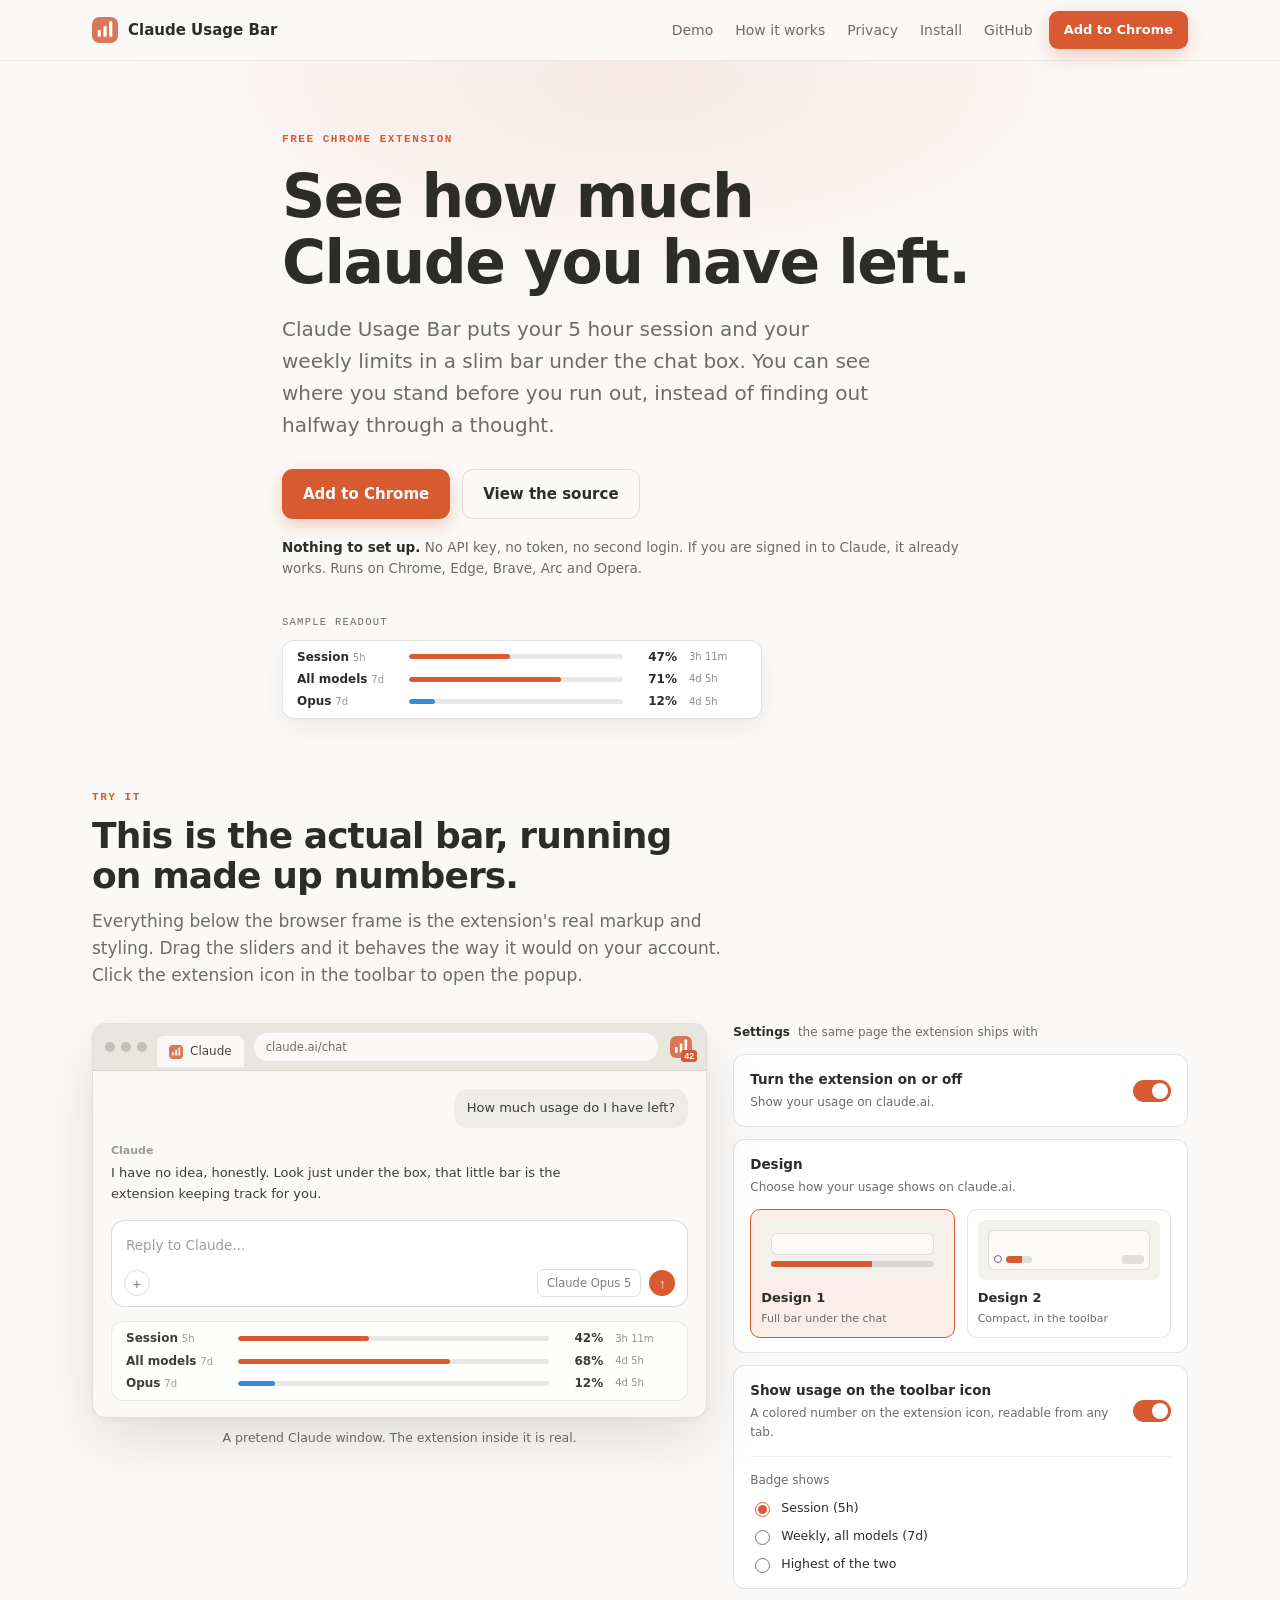
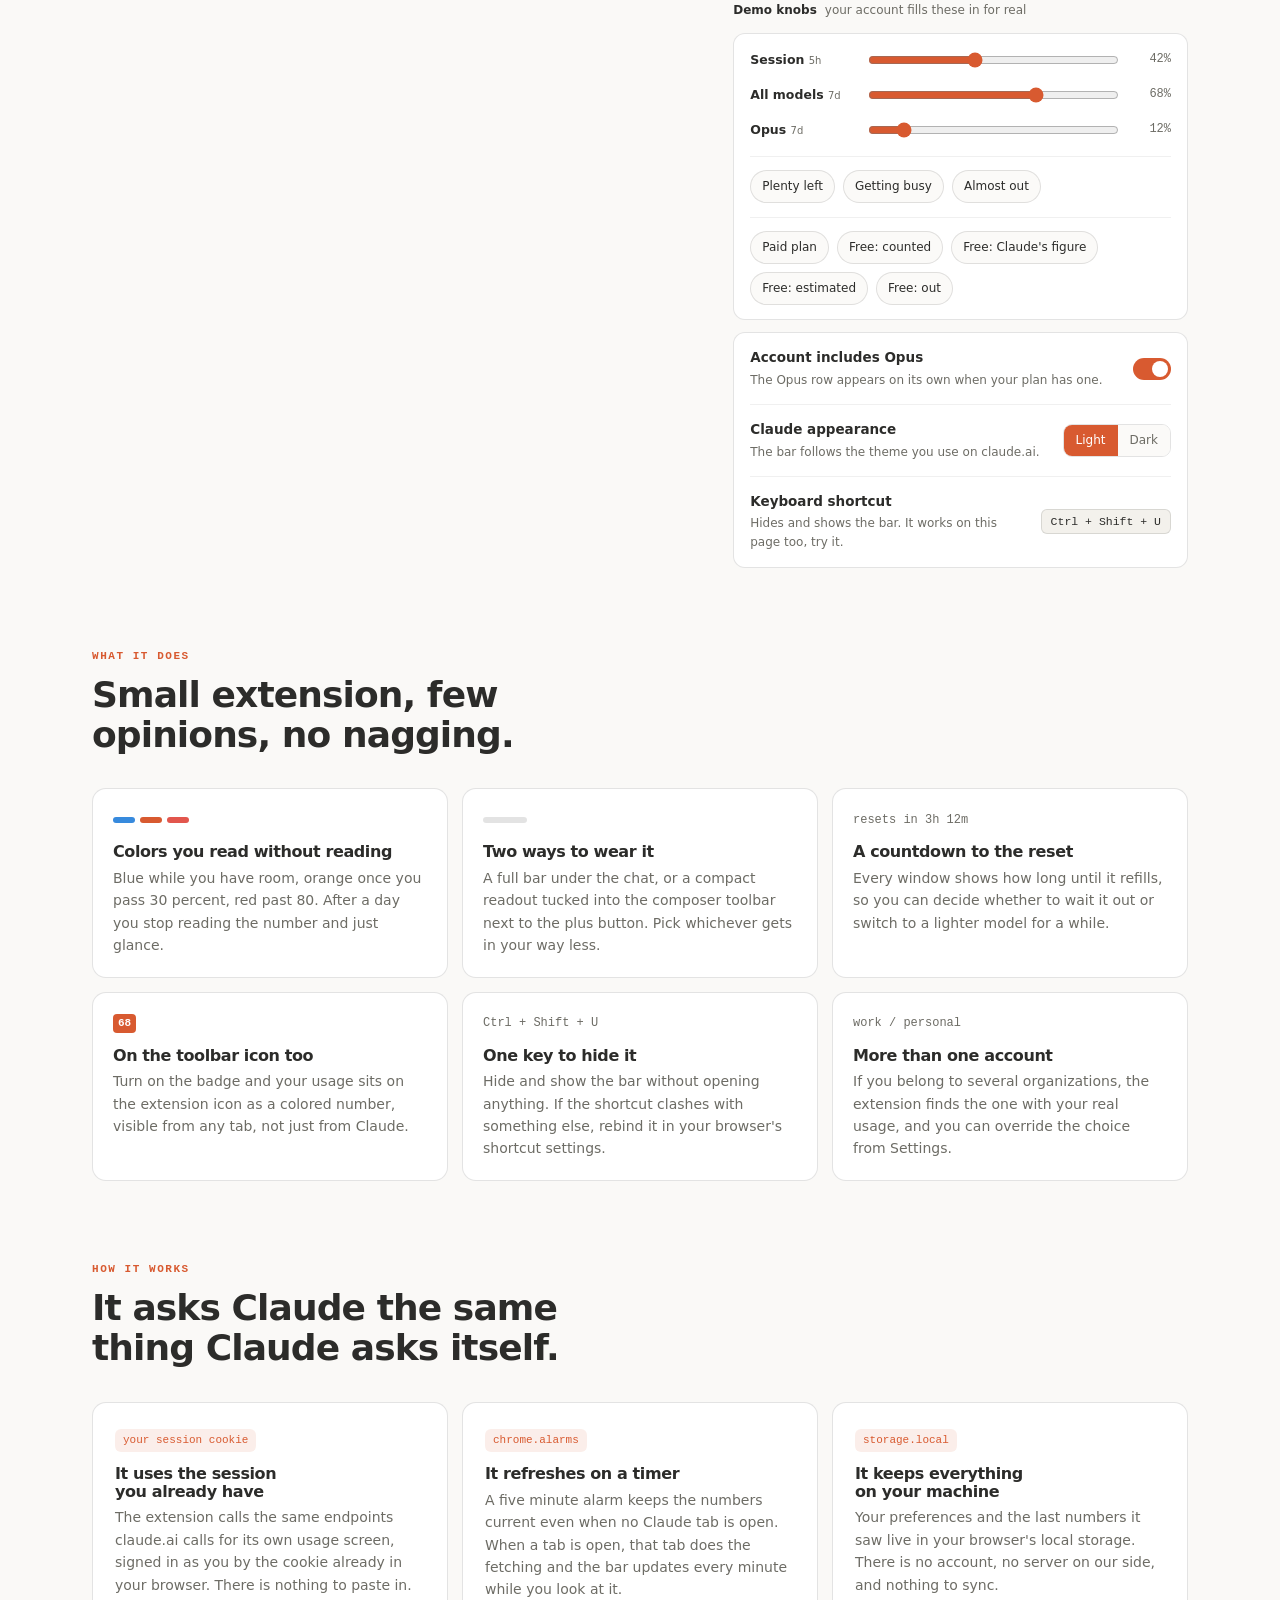
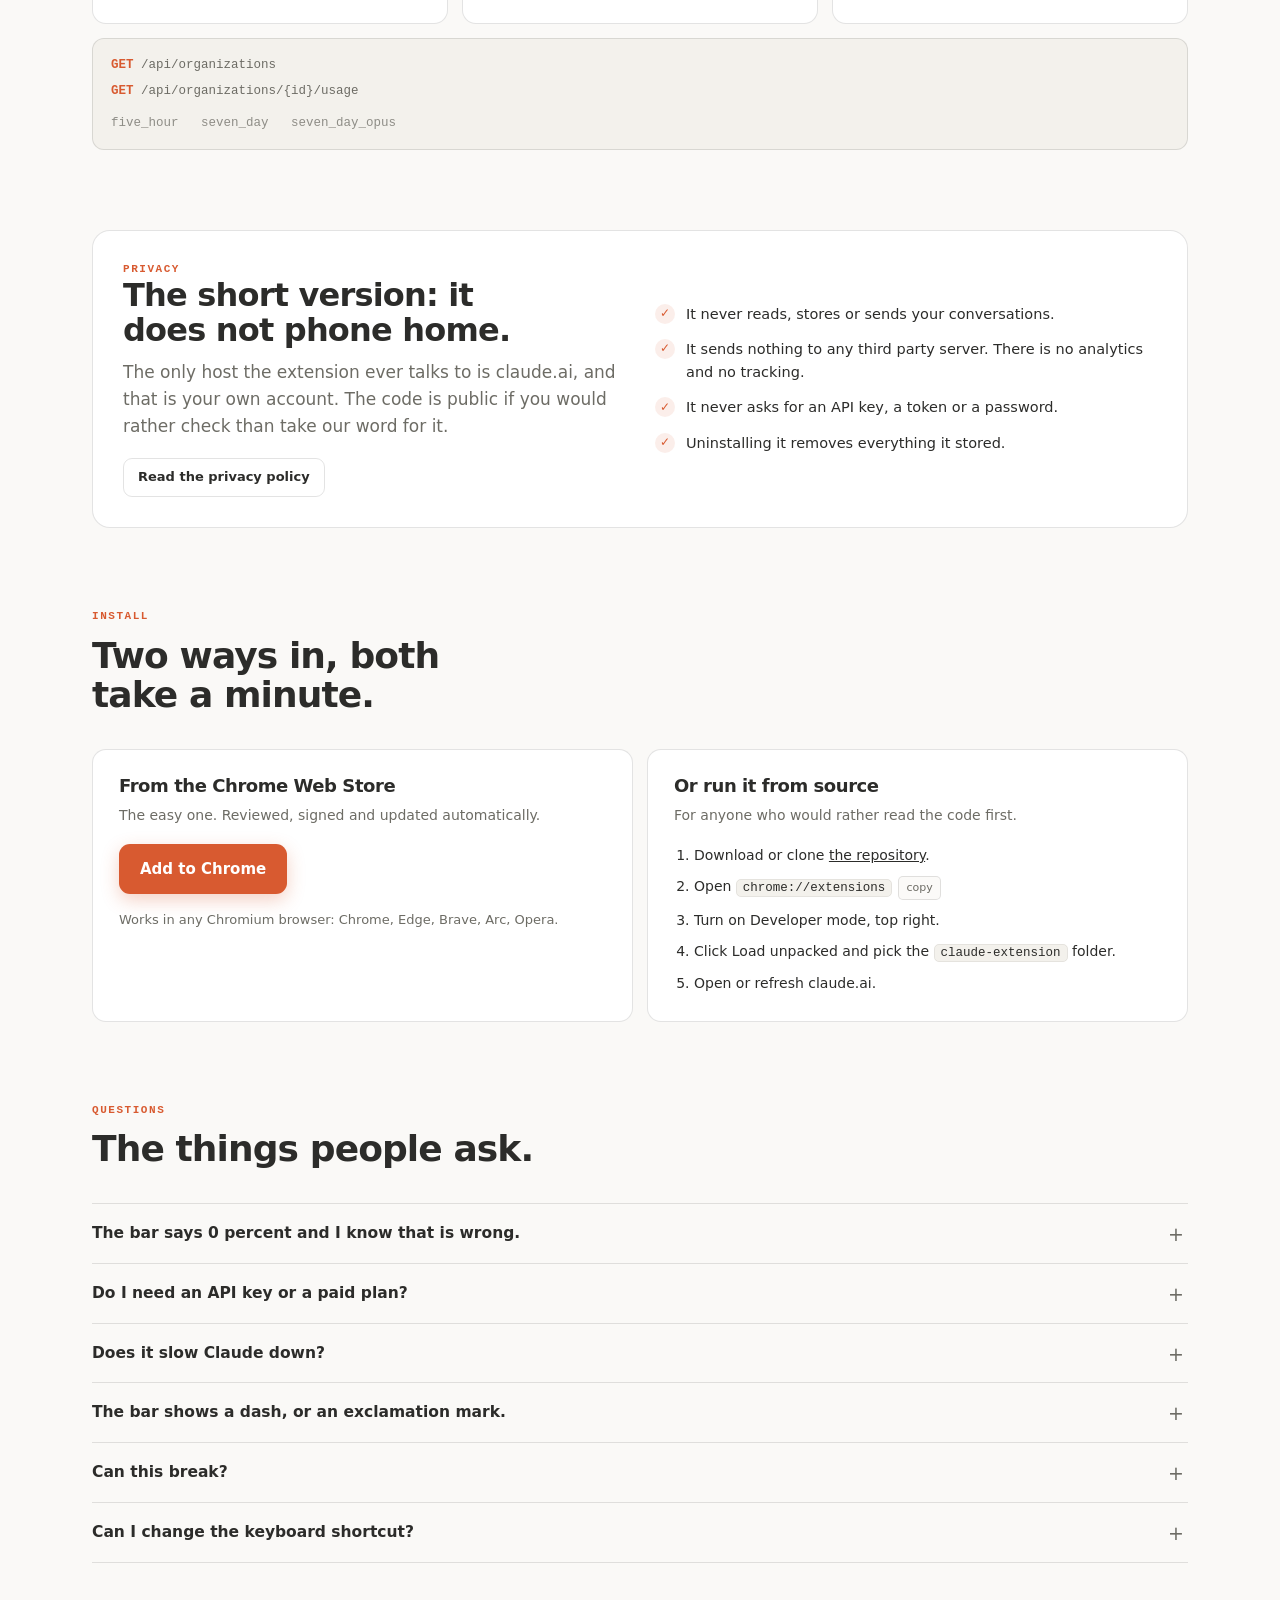
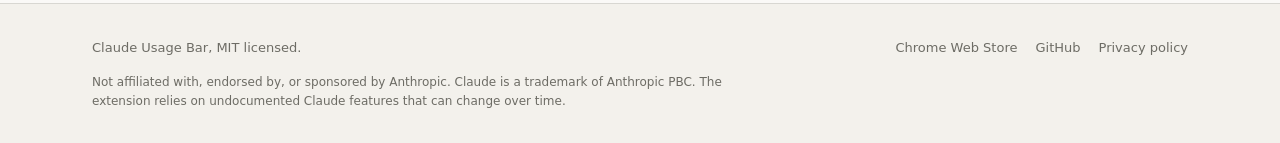
==== commit caf9909a: "Show free accounts a real percentage, from Claude's own numbers Claude publishes no usage percentage" ====
--- a/index.html
+++ b/index.html
@@ -4,7 +4,7 @@
 <meta charset="utf-8" />
 <meta name="viewport" content="width=device-width, initial-scale=1" />
 <title>Claude Usage Bar</title>
-<meta name="description" content="A small Chrome extension that shows your Claude.ai usage, your 5 hour session and your weekly limits, in a slim bar under the chat box. On the free plan it counts your messages in the 5 hour window instead. No sign-in, no tokens, nothing leaves your browser." />
+<meta name="description" content="A small Chrome extension that shows your Claude.ai usage, your 5 hour session and your weekly limits, in a slim bar under the chat box. On the free plan it works out what it can from what Claude itself tells you. No sign-in, no tokens, nothing leaves your browser." />
 <meta property="og:title" content="Claude Usage Bar" />
 <meta property="og:description" content="See how much Claude you have left, right under the chat box." />
 <meta property="og:type" content="website" />
@@ -239,6 +239,14 @@
 .cub-bar .cub-fill.cub-mid{ background:#d85a30; }
 .cub-bar .cub-fill.cub-high{ background:#e2564d; }
 .cub-bar .cub-val{ text-align:right; font-weight:600; font-variant-numeric:tabular-nums; }
+/* Free plan: the note stands in for the bar when there is nothing to fill it
+   with, and the fill is hatched when the percentage was worked out from what
+   Claude said rather than published by Claude. Mirrors content.css. */
+.cub-bar .cub-note{ min-width:0; font-size:10px; opacity:.55; white-space:nowrap; overflow:hidden; text-overflow:ellipsis; }
+.cub-bar .cub-track[hidden], .cub-bar .cub-note[hidden]{ display:none; }
+.cub-bar .cub-fill.cub-est, .cub-inline .cub-i-fill.cub-est{
+  background-image:repeating-linear-gradient(45deg, rgba(255,255,255,.5) 0 2px, rgba(255,255,255,0) 2px 5px); }
+.p-fill.est{ background-image:repeating-linear-gradient(-45deg, rgba(255,255,255,.45) 0 2px, rgba(255,255,255,0) 2px 5px); }
 .cub-bar .cub-reset{ text-align:left; font-size:10px; opacity:.55; white-space:nowrap; overflow:hidden; }
 
 .mock[data-claude-theme="dark"] .cub-bar{ color:#e7e7e3; background:rgba(45,45,43,.7); border-color:rgba(255,255,255,.12); }
@@ -701,6 +709,13 @@
               <button class="chip" data-preset="low">Plenty left</button>
               <button class="chip" data-preset="mid">Getting busy</button>
               <button class="chip" data-preset="high">Almost out</button>
+            </div>
+            <div class="presets">
+              <button class="chip" data-free="">Paid plan</button>
+              <button class="chip" data-free="counted">Free: counted</button>
+              <button class="chip" data-free="left">Free: Claude's figure</button>
+              <button class="chip" data-free="estimated">Free: estimated</button>
+              <button class="chip" data-free="blocked">Free: out</button>
             </div>
           </div>
 
@@ -874,7 +889,7 @@
         </details>
         <details>
           <summary>Do I need an API key or a paid plan?</summary>
-          <p>Neither. There is nothing to buy and nothing to paste in. On a paid plan it reads your real percentages straight from Claude. On the free plan Claude publishes no usage figures at all, so there is nothing to read: the bar counts the messages you send in the current 5-hour window instead, and shows the countdown to when that window rolls over.</p>
+          <p>Neither. There is nothing to buy and nothing to paste in. On a paid plan it reads your real percentages straight from Claude. On the free plan Claude publishes no usage figures, so the bar works with what it can get. Claude does tell you things about your free limit in its own interface &mdash; how many messages are left, that you have run out, the time it comes back &mdash; and when it does, the bar reads that and shows a real percentage, drawn hatched and prefixed &ldquo;~&rdquo; so it is never mistaken for a figure Claude published. Until Claude says something, it counts the messages you send in the current 5-hour window and shows the countdown. It never invents a limit to measure you against.</p>
         </details>
         <details>
           <summary>Does it slow Claude down?</summary>
@@ -882,7 +897,7 @@
         </details>
         <details>
           <summary>The bar shows a dash, or an exclamation mark.</summary>
-          <p>A dash means it has no numbers yet, usually because you are signed out. An exclamation mark means the request failed. Refreshing claude.ai fixes most of it. If it sticks around, Claude may have changed something on their end. A free account is not this case: it shows a message count rather than a dash, because Claude reports no percentage to show.</p>
+          <p>A dash means it has no numbers yet, usually because you are signed out. An exclamation mark means the request failed. Refreshing claude.ai fixes most of it. If it sticks around, Claude may have changed something on their end. A free account is never this case: it shows a hatched percentage, or Claude&rsquo;s own count of what is left, or the messages it counted &mdash; whichever it actually knows, but never a dash.</p>
         </details>
         <details>
           <summary>Can this break?</summary>
@@ -960,8 +975,25 @@
     session:42, allModels:68, opus:12, opusAvailable:true,
     showSession:true, showAllModels:true,
     badgeEnabled:true, badgeSource:"session",
-    theme:"light", popupOpen:false
+    theme:"light", popupOpen:false,
+    // null = a paid account. Otherwise the free readout, which has three shapes
+    // depending on what Claude's own interface has said. See estimate.js.
+    free:null
   };
+
+  // The same shape claude-extension/estimate.js hands the real widget.
+  var FREE = {
+    counted:   { pct:null, left:null, count:12, exact:false, note:"Free plan \u00b7 counted locally" },
+    left:      { pct:null, left:5,    count:12, exact:false, note:"Free plan \u00b7 Claude's own figure" },
+    estimated: { pct:80,   left:5,    count:20, exact:false, note:"" },
+    blocked:   { pct:100,  left:0,    count:23, exact:true,  note:"" }
+  };
+  function freeNow(){ return S.free ? FREE[S.free] : null; }
+  function freeVal(f){
+    return f.pct != null ? (f.exact ? "" : "~") + f.pct + "%"
+         : f.left != null ? f.left + " left"
+         : f.count + " msg";
+  }
 
   function iso(ms){ return new Date(ms).toISOString(); }
   function win(pct, resetAt, available){
@@ -984,6 +1016,7 @@
     return '<div class="cub-seg" role="img" data-seg="'+s.key+'" title="'+s.tip+'">'+
       '<span class="cub-label"><span class="cub-name">'+s.label+'</span> <span class="cub-sub">'+s.sub+'</span></span>'+
       '<span class="cub-track"><span class="cub-fill"></span></span>'+
+      '<span class="cub-note" hidden></span>'+
       '<span class="cub-val">&#8211;</span>'+
       '<span class="cub-reset"></span>'+
     '</div>';
@@ -1011,14 +1044,36 @@
     node.setAttribute("aria-label", label + ": " + pct + "% used" + (r ? ", resets in " + r : ""));
   }
 
+  // The free row, in the same four columns: exactly one of the track and the
+  // note is ever in the grid, so nothing shifts.
+  function fillFreeSeg(node){
+    var f = freeNow();
+    var track = node.querySelector(".cub-track");
+    var note = node.querySelector(".cub-note");
+    if (f.pct != null){
+      track.hidden = false; note.hidden = true;
+      var fill = node.querySelector(".cub-fill");
+      fill.style.width = f.pct + "%";
+      fill.className = "cub-fill cub-est " + colorClass(f.pct);
+    } else {
+      track.hidden = true; note.hidden = false; note.textContent = f.note;
+    }
+    node.querySelector(".cub-val").textContent = freeVal(f);
+    node.querySelector(".cub-reset").textContent = "2h 41m";
+    node.setAttribute("aria-label", "Session: " + freeVal(f) + ", resets in 2h 41m");
+  }
+
   function renderBar(d, show){
     var any = false;
     SEGS.forEach(function(s){
       var node = barEl.querySelector('[data-seg="'+s.key+'"]');
       var w = d[s.key];
-      var canShow = s.opus ? !!(w && w.available) : (show[s.key] !== false);
+      // Free: the session row only. The weekly windows do not exist on that
+      // plan, so there is nothing honest to put in them.
+      var canShow = S.free ? (s.key === "session" && show.session !== false)
+                  : s.opus ? !!(w && w.available) : (show[s.key] !== false);
       node.hidden = !canShow;
-      if (canShow){ any = true; fillSeg(node, w, s.label); }
+      if (canShow){ any = true; S.free ? fillFreeSeg(node) : fillSeg(node, w, s.label); }
     });
     barEl.style.display = (any && S.enabled && S.design === "1") ? "" : "none";
   }
@@ -1103,14 +1158,30 @@
     node.setAttribute("title", s.label + " (" + s.sub + "): " + pct + "%" + (r ? ", resets in " + r : ""));
   }
 
+  function fillFreeInlineSeg(node){
+    var f = freeNow();
+    var ind = node.querySelector(".cub-i-ring") || node.querySelector(".cub-i-bar");
+    var bar = node.querySelector(".cub-i-fill");
+    if (f.pct != null && bar){
+      if (ind) ind.hidden = false;
+      bar.style.width = f.pct + "%";
+      bar.className = "cub-i-fill cub-est " + colorClass(f.pct);
+    } else if (ind) ind.hidden = true;
+    node.querySelector(".cub-i-val").textContent = freeVal(f);
+    var reset = node.querySelector(".cub-i-reset");
+    if (reset){ reset.hidden = false; reset.textContent = "2h 41m"; }
+    node.setAttribute("aria-label", "Session: " + freeVal(f) + ", resets in 2h 41m");
+  }
+
   function renderInline(d, show){
     var any = false;
     SEGS.forEach(function(s){
       var node = inlineEl.querySelector('[data-seg="'+s.key+'"]');
       var w = d[s.key];
-      var canShow = s.opus ? !!(w && w.available) : (show[s.key] !== false);
+      var canShow = S.free ? (s.key === "session" && show.session !== false)
+                  : s.opus ? !!(w && w.available) : (show[s.key] !== false);
       node.hidden = !canShow;
-      if (canShow){ any = true; fillInlineSeg(node, w, s); }
+      if (canShow){ any = true; S.free ? fillFreeInlineSeg(node) : fillInlineSeg(node, w, s); }
     });
     inlineEl.style.display = (any && S.enabled && S.design === "2") ? "" : "none";
   }
@@ -1130,6 +1201,23 @@
     '</div>';
   }
   function renderPopup(d){
+    if (S.free){
+      var f = freeNow();
+      rowsEl.innerHTML = '<div class="p-row"><div class="p-row-head">'+
+        '<span class="p-label">Session</span><span class="p-sub">5h</span>'+
+        '<span class="p-val">'+freeVal(f)+'</span></div>'+
+        (f.pct != null
+          ? '<div class="p-track"><div class="p-fill est '+popClass(f.pct)+'" style="width:'+f.pct+'%"></div></div>'
+          : '')+
+        '<div class="p-reset">resets 2h 41m</div></div>'+
+        '<div class="p-note">'+(
+          f.exact ? "Claude says you are out of messages for this window."
+          : f.pct != null ? "Claude publishes no percentage on the free plan; this is worked out from what Claude itself told you."
+          : f.left != null ? "Claude told you how many are left, which says nothing about the total, so there is no honest percentage to draw."
+          : "Claude reports no usage percentage, so this counts the messages you send in the 5-hour window."
+        )+'</div>';
+      return;
+    }
     var html = rowHtml("Session","5h",d.session) + rowHtml("All models","7d",d.allModels);
     if (d.opus && d.opus.available) html += rowHtml("Opus","7d",d.opus);
     rowsEl.innerHTML = html;
@@ -1147,6 +1235,15 @@
   }
   function renderBadge(d){
     if (!S.enabled || !S.badgeEnabled){ badgeEl.hidden = true; return; }
+    if (S.free){
+      var f = freeNow();
+      badgeEl.hidden = false;
+      badgeEl.textContent = f.pct != null ? (f.exact ? "" : "~") + f.pct
+                          : f.left != null ? String(f.left) : String(f.count);
+      badgeEl.style.background = f.pct != null ? badgeColor(f.pct)
+                               : (f.left === 0 ? "#e2564d" : "#378add");
+      return;
+    }
     var pct = badgePct(d, S.badgeSource);
     if (pct == null){ badgeEl.hidden = true; return; }
     badgeEl.hidden = false;
@@ -1219,6 +1316,18 @@
     mid:  { session:47, allModels:62, opus:38 },
     high: { session:93, allModels:88, opus:71 }
   };
+  // Free-plan readouts. A hatched bar is the one thing on this page that has to
+  // be seen rather than described, so the demo can switch to each of them.
+  var freeBtns = document.querySelectorAll("[data-free]");
+  freeBtns.forEach(function(b){
+    on(b, "click", function(){
+      freeBtns.forEach(function(x){ x.setAttribute("aria-pressed","false"); });
+      b.setAttribute("aria-pressed","true");
+      S.free = b.getAttribute("data-free") || null;
+      render();
+    });
+  });
+
   var presetBtns = document.querySelectorAll("[data-preset]");
   function clearPreset(){ presetBtns.forEach(function(b){ b.setAttribute("aria-pressed","false"); }); }
   presetBtns.forEach(function(b){
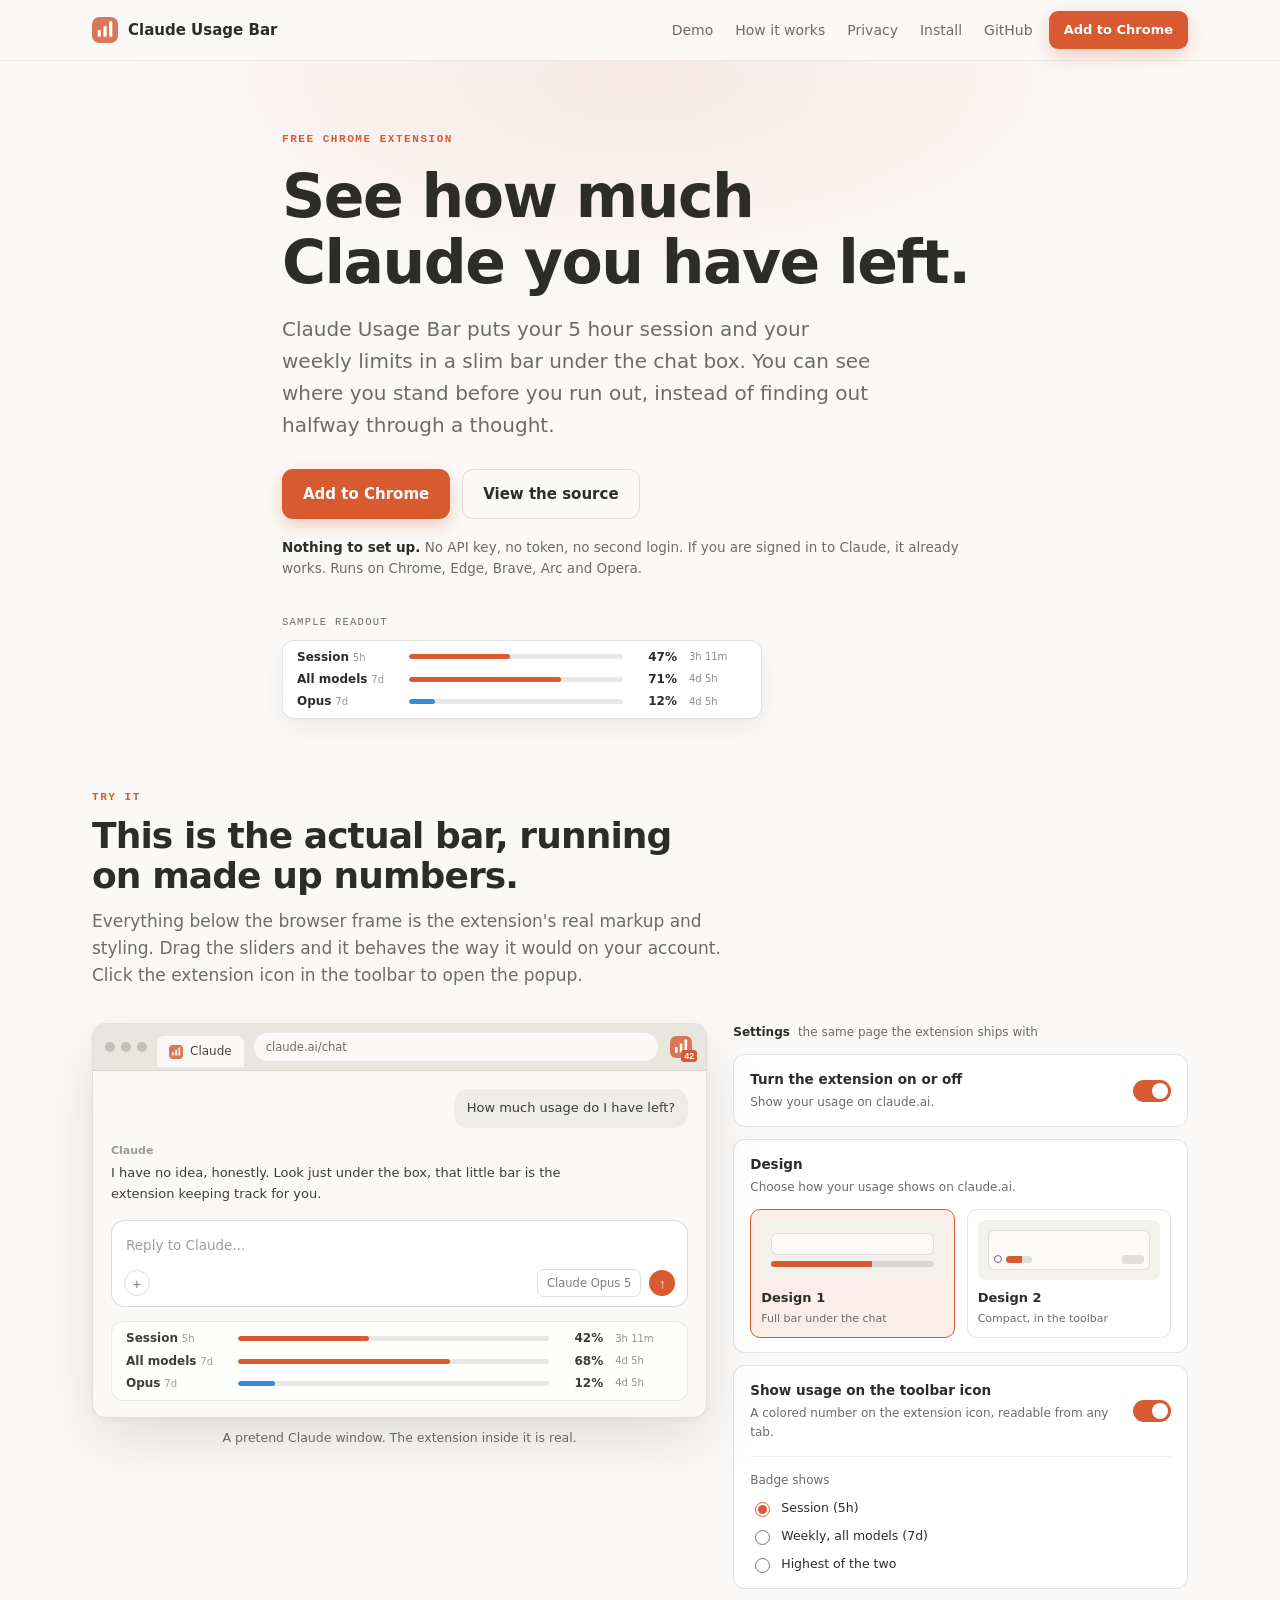
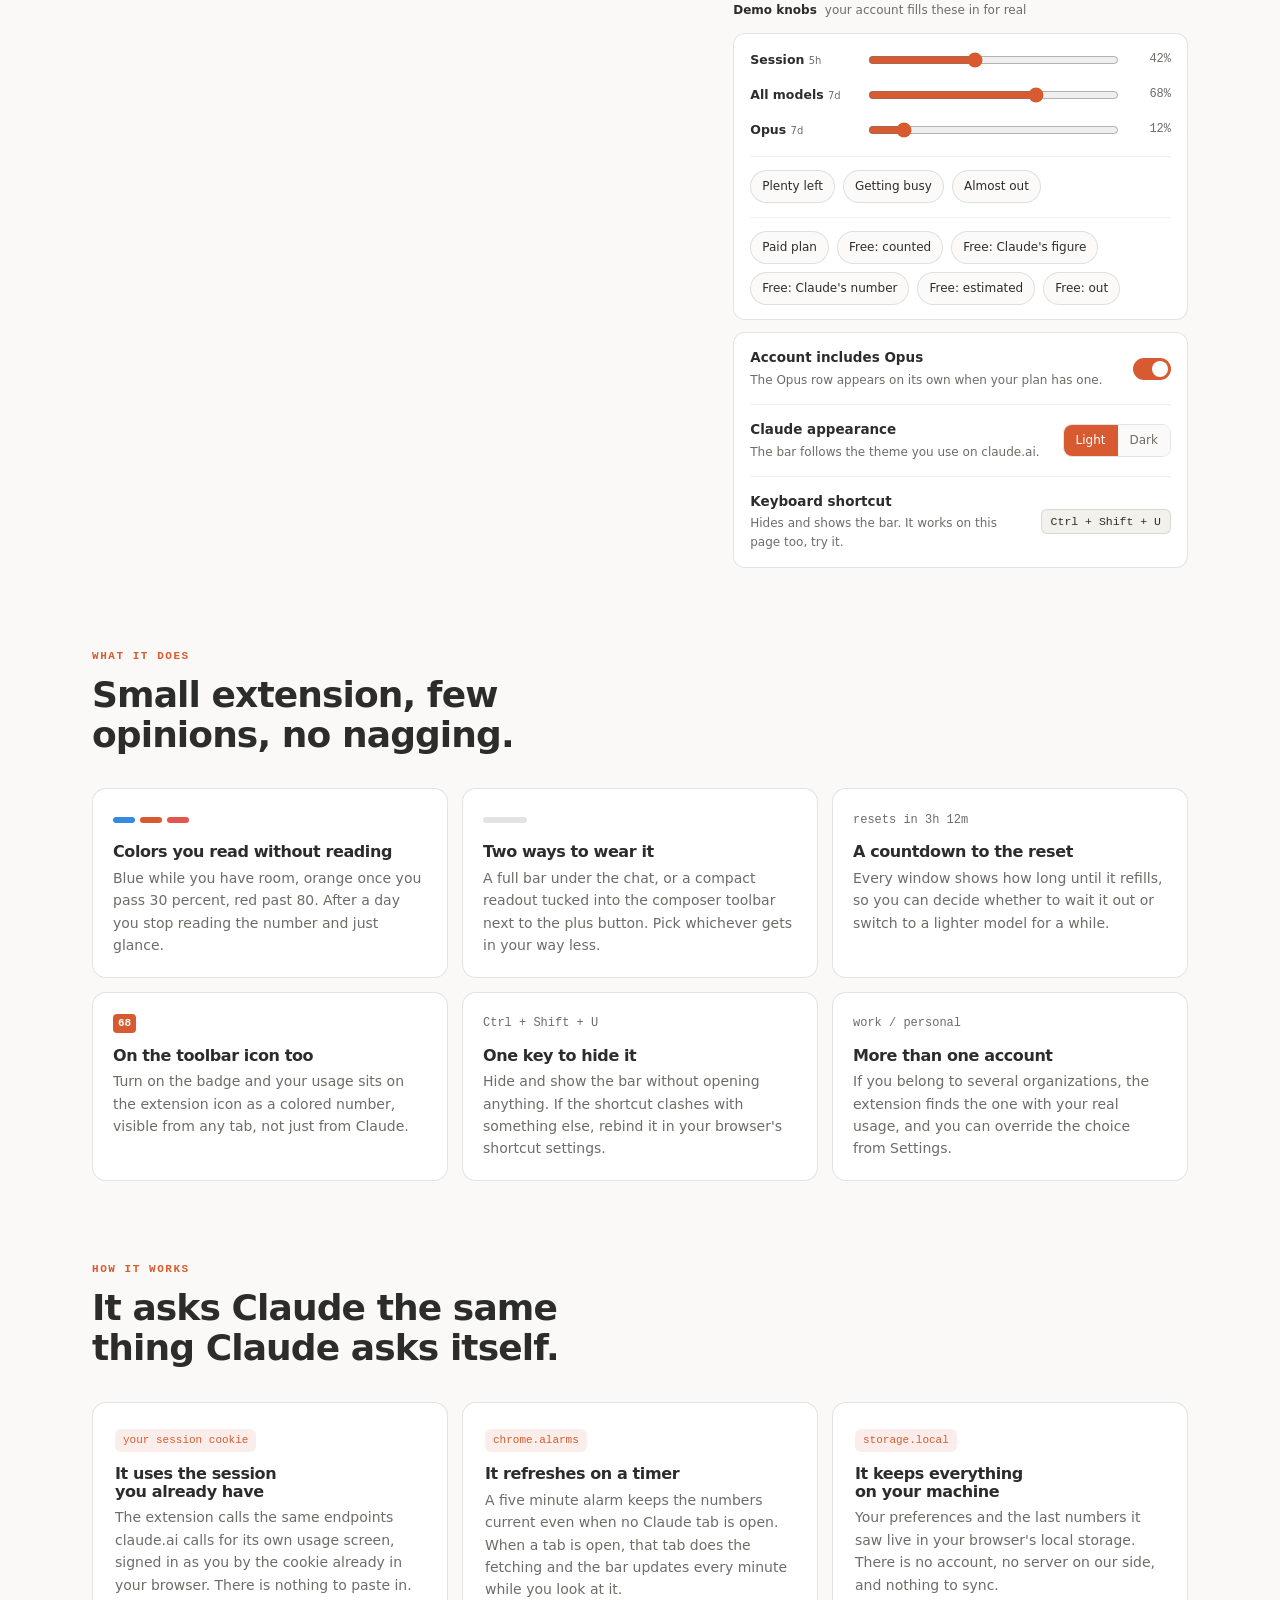
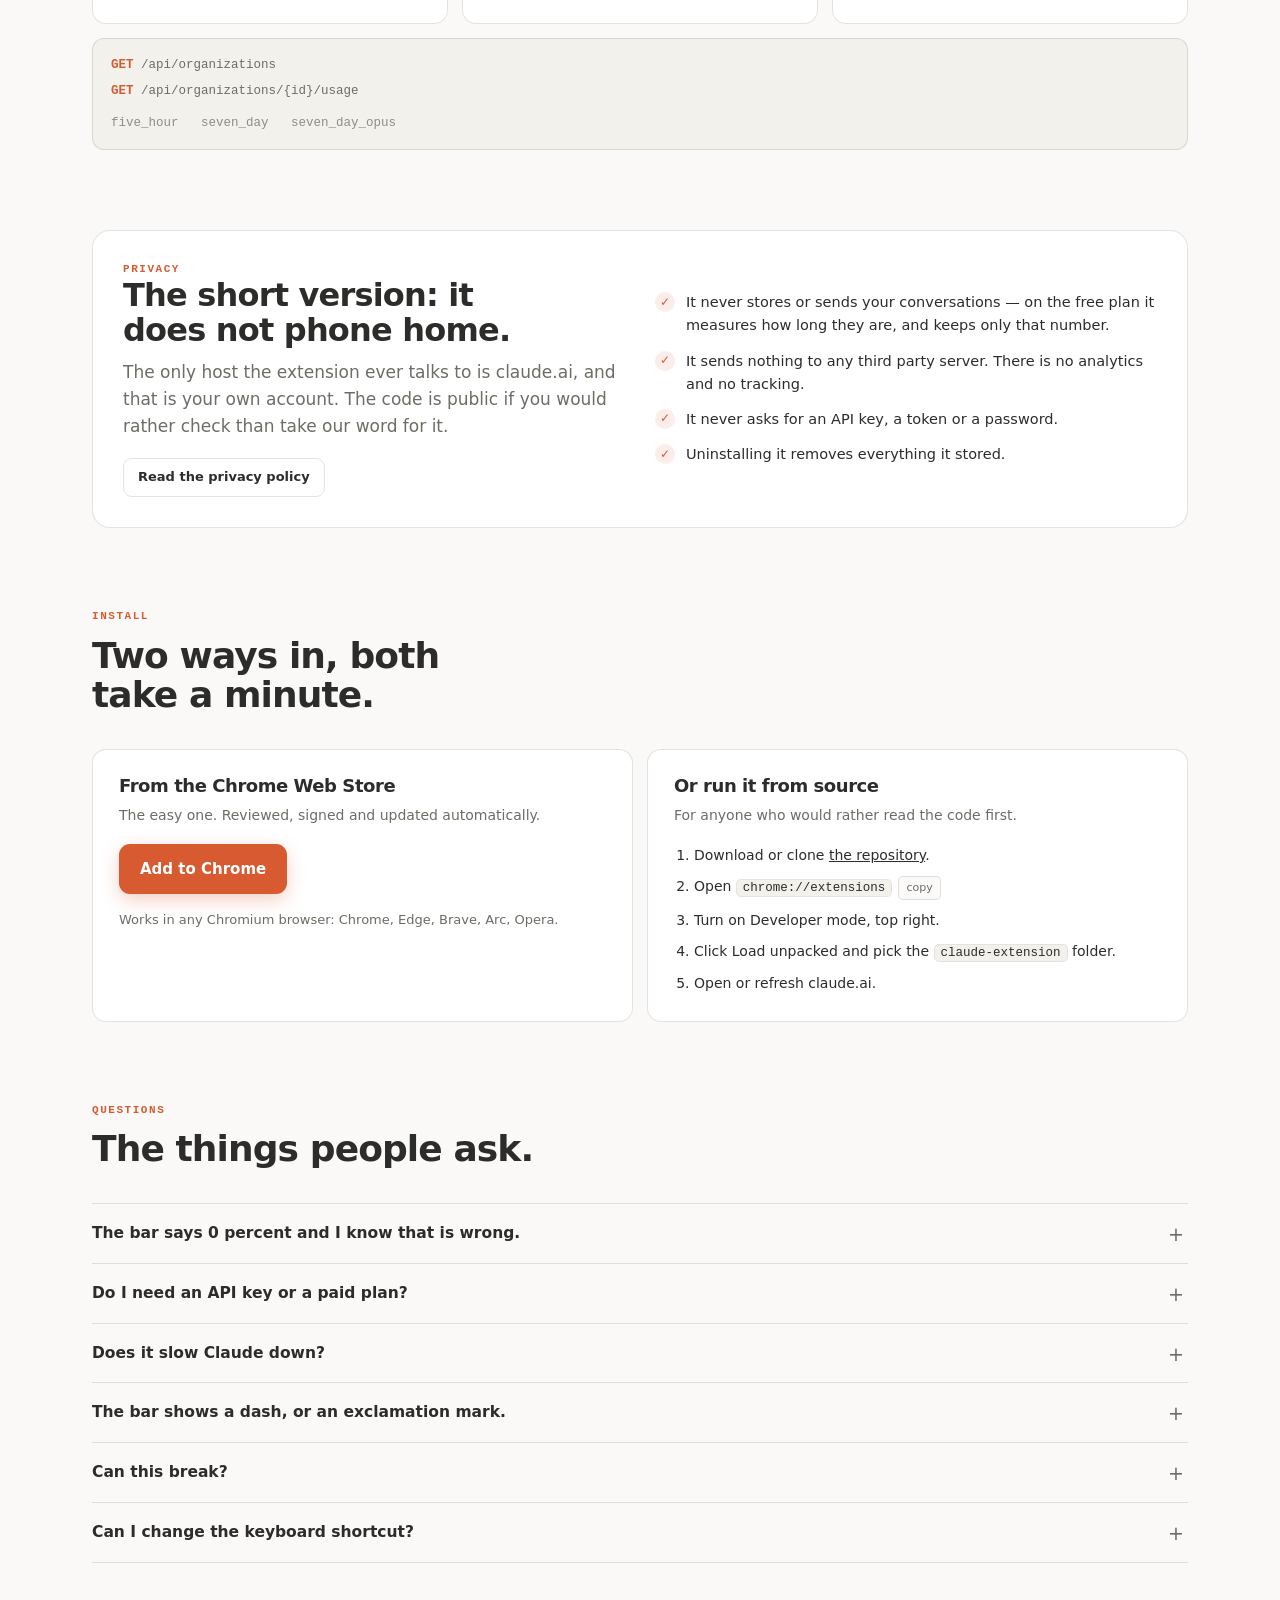
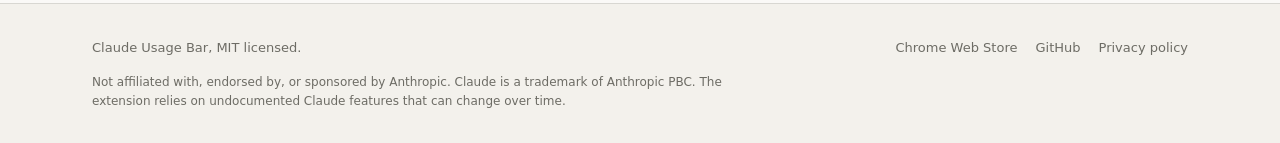
==== commit c8cb45e7: "Weigh each send by how much conversation it carries A message count treats every send as equal, and " ====
--- a/index.html
+++ b/index.html
@@ -714,7 +714,8 @@
               <button class="chip" data-free="">Paid plan</button>
               <button class="chip" data-free="counted">Free: counted</button>
               <button class="chip" data-free="left">Free: Claude's figure</button>
-              <button class="chip" data-free="estimated">Free: estimated</button>
+              <button class="chip" data-free="estimated">Free: Claude's number</button>
+              <button class="chip" data-free="learned">Free: estimated</button>
               <button class="chip" data-free="blocked">Free: out</button>
             </div>
           </div>
@@ -839,7 +840,7 @@
           <p style="margin-top:18px"><a class="btn btn-ghost btn-sm" href="/privacy">Read the privacy policy</a></p>
         </div>
         <ul class="no-list">
-          <li><span class="tick">&#10003;</span><span>It never reads, stores or sends your conversations.</span></li>
+          <li><span class="tick">&#10003;</span><span>It never stores or sends your conversations &mdash; on the free plan it measures how long they are, and keeps only that number.</span></li>
           <li><span class="tick">&#10003;</span><span>It sends nothing to any third party server. There is no analytics and no tracking.</span></li>
           <li><span class="tick">&#10003;</span><span>It never asks for an API key, a token or a password.</span></li>
           <li><span class="tick">&#10003;</span><span>Uninstalling it removes everything it stored.</span></li>
@@ -985,7 +986,8 @@
   var FREE = {
     counted:   { pct:null, left:null, count:12, exact:false, note:"Free plan \u00b7 counted locally" },
     left:      { pct:null, left:5,    count:12, exact:false, note:"Free plan \u00b7 Claude's own figure" },
-    estimated: { pct:80,   left:5,    count:20, exact:false, note:"" },
+    estimated: { pct:80,   left:5,    count:20, exact:false, note:"", conf:"observed" },
+    learned:   { pct:64,   left:null, count:14, exact:false, note:"", conf:"estimated" },
     blocked:   { pct:100,  left:0,    count:23, exact:true,  note:"" }
   };
   function freeNow(){ return S.free ? FREE[S.free] : null; }
@@ -1212,7 +1214,8 @@
         '<div class="p-reset">resets 2h 41m</div></div>'+
         '<div class="p-note">'+(
           f.exact ? "Claude says you are out of messages for this window."
-          : f.pct != null ? "Claude publishes no percentage on the free plan; this is worked out from what Claude itself told you."
+          : f.conf === "estimated" ? "Claude has said nothing about your limit in this window, so this measures it against what Claude told you in earlier ones. Longer conversations count for more, because they cost more."
+          : f.pct != null ? "Claude publishes no percentage on the free plan; this is worked out from what Claude itself told you in this window."
           : f.left != null ? "Claude told you how many are left, which says nothing about the total, so there is no honest percentage to draw."
           : "Claude reports no usage percentage, so this counts the messages you send in the 5-hour window."
         )+'</div>';
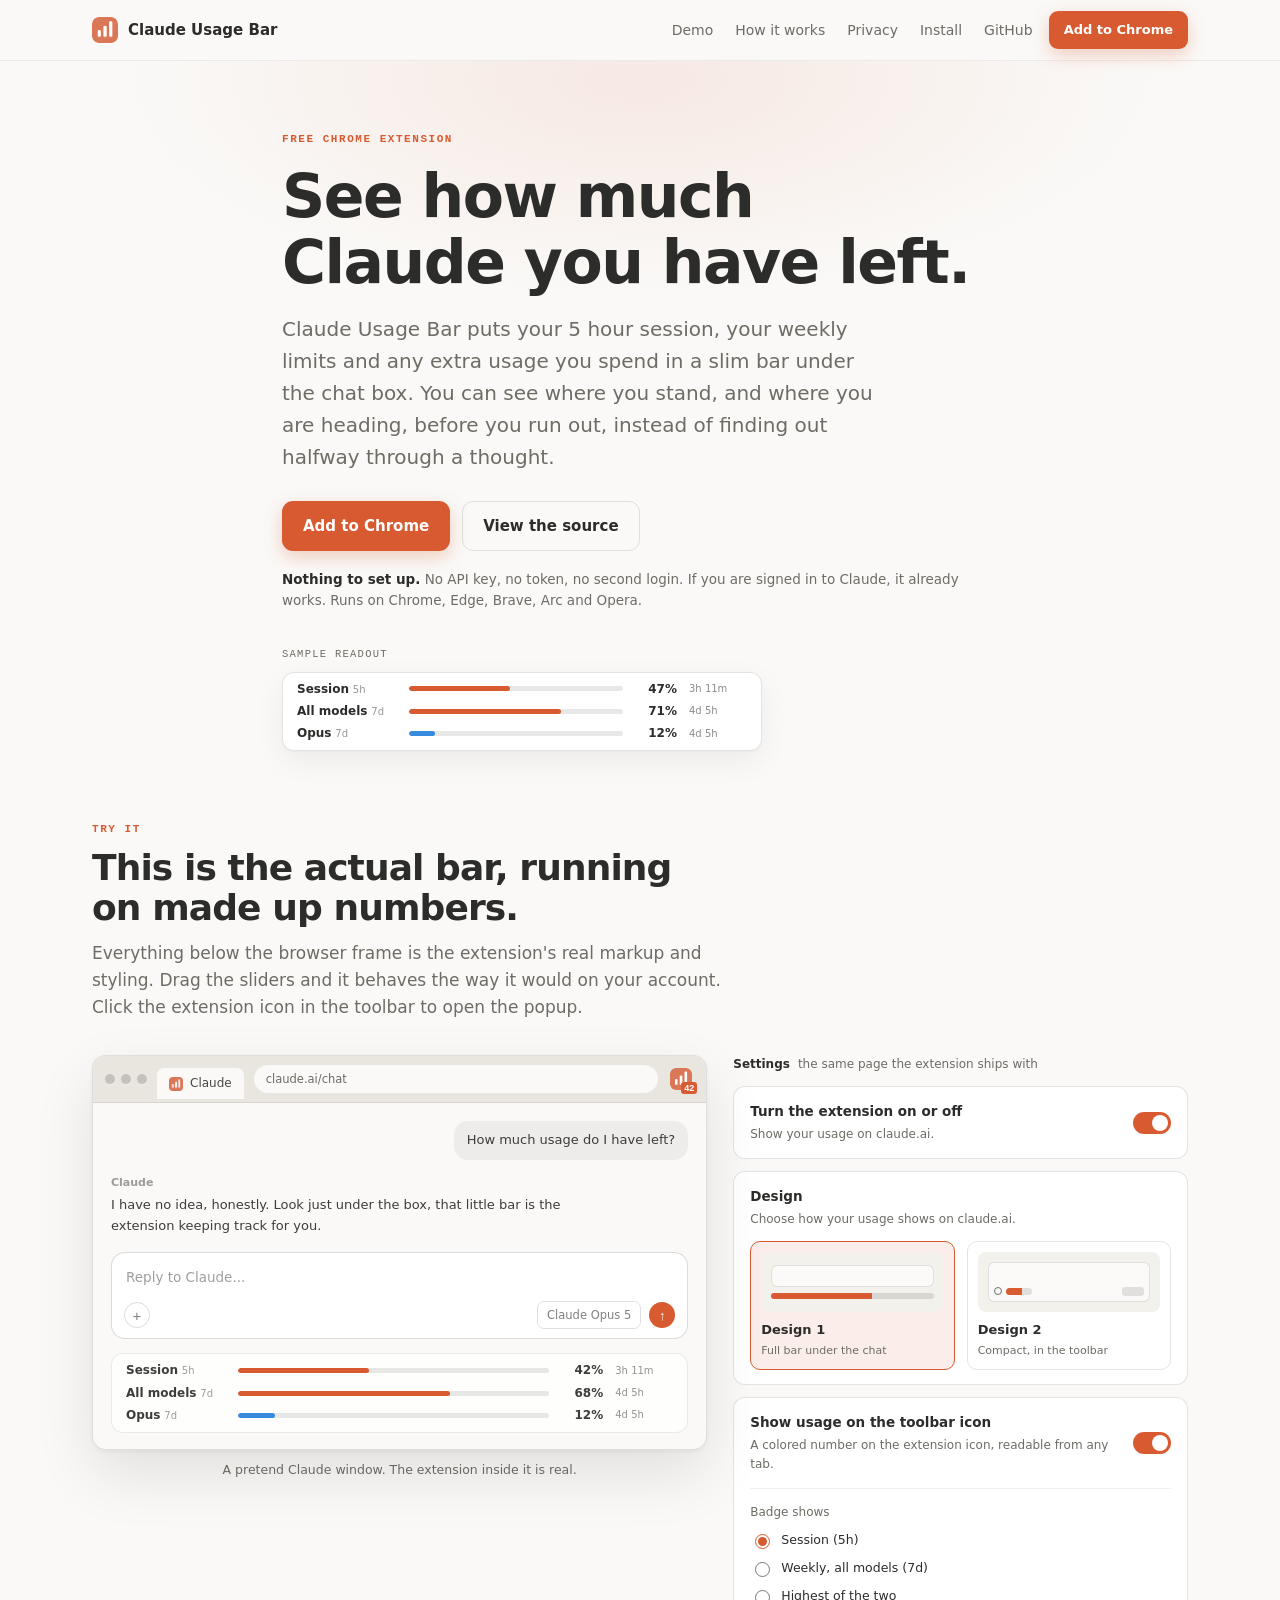
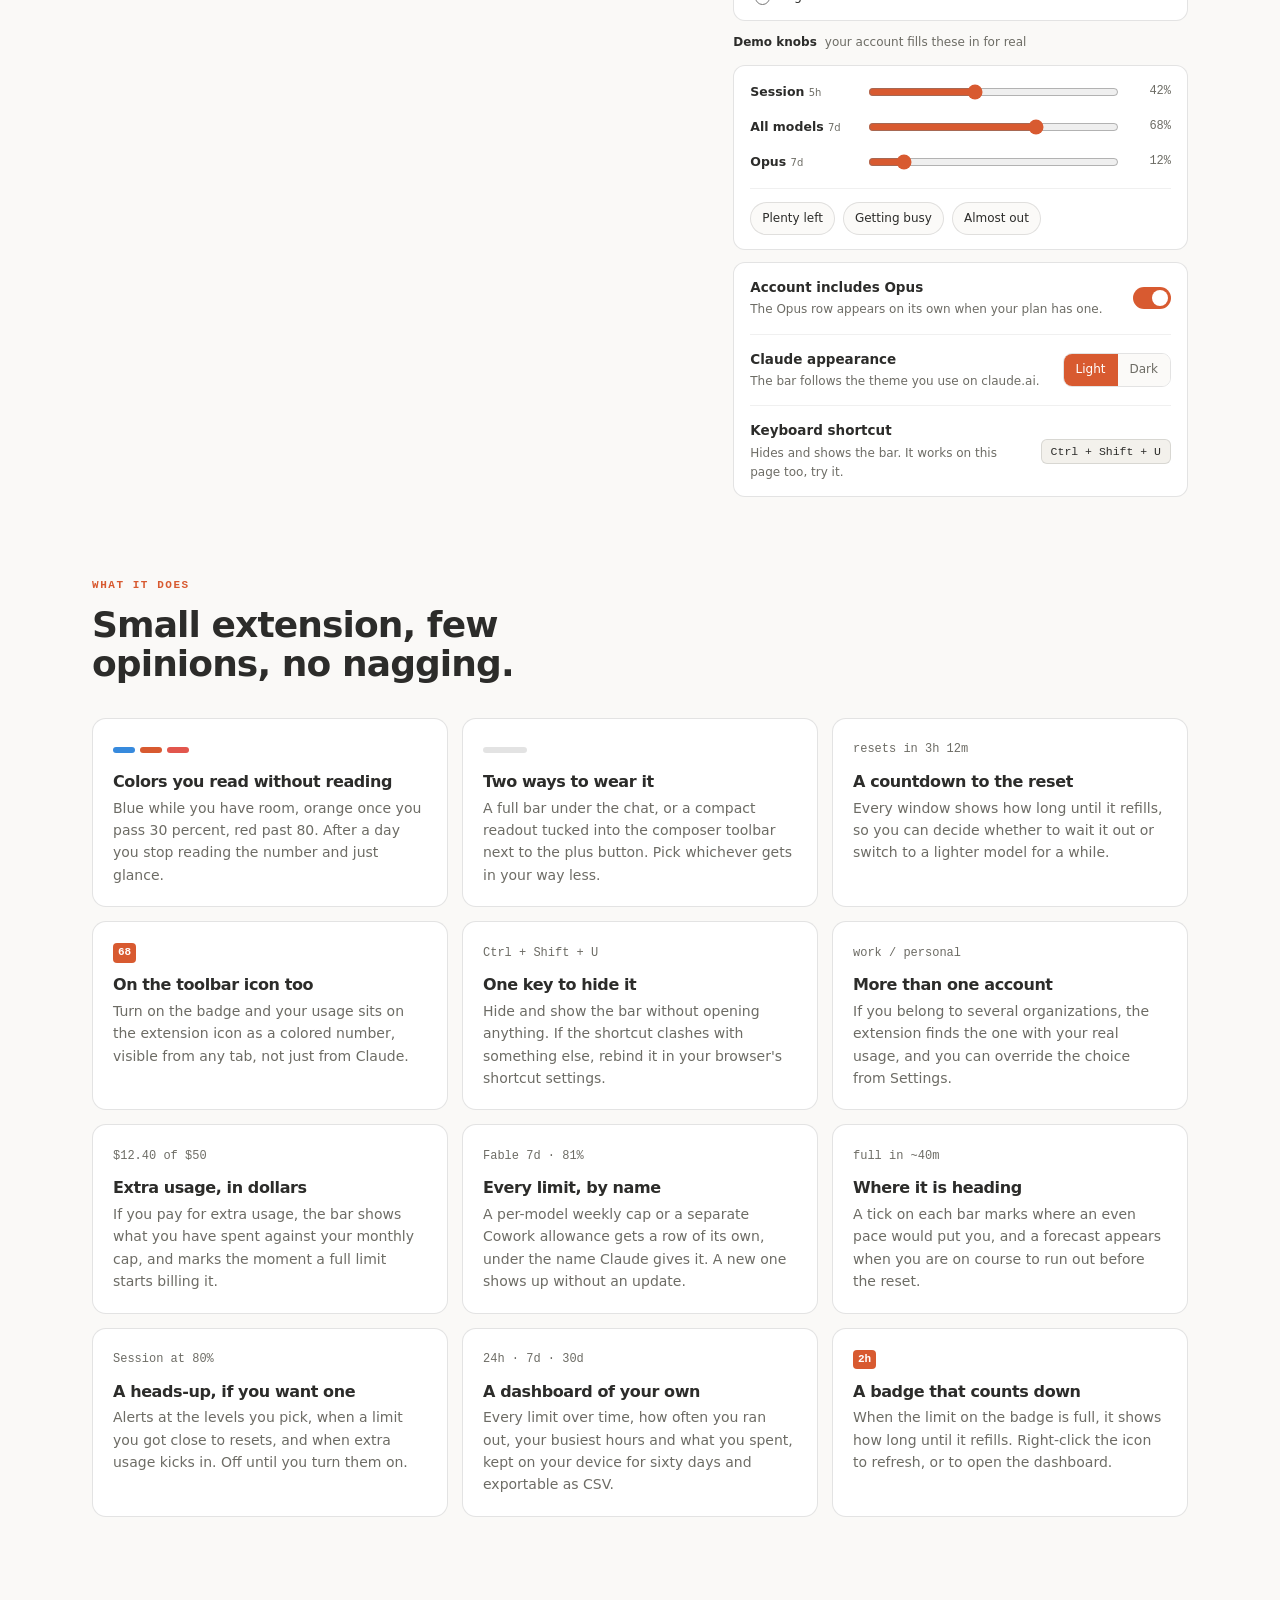
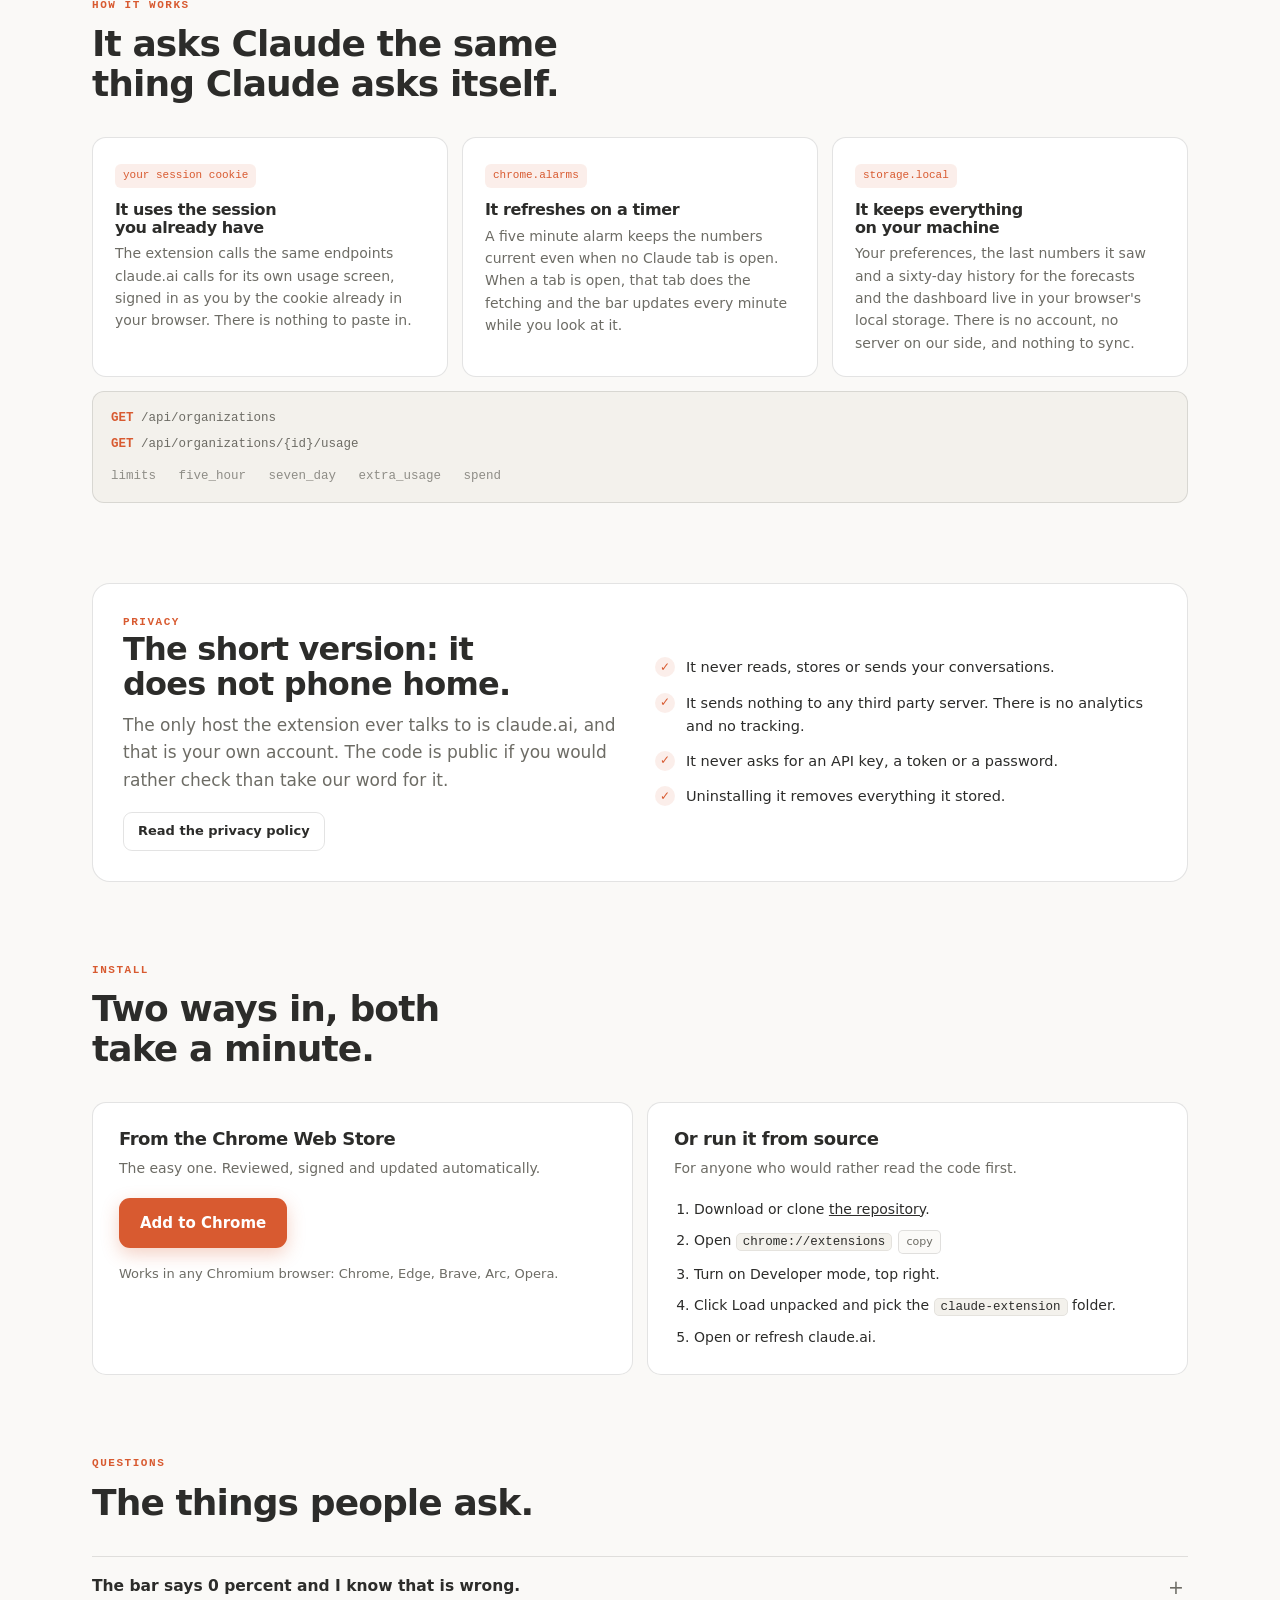
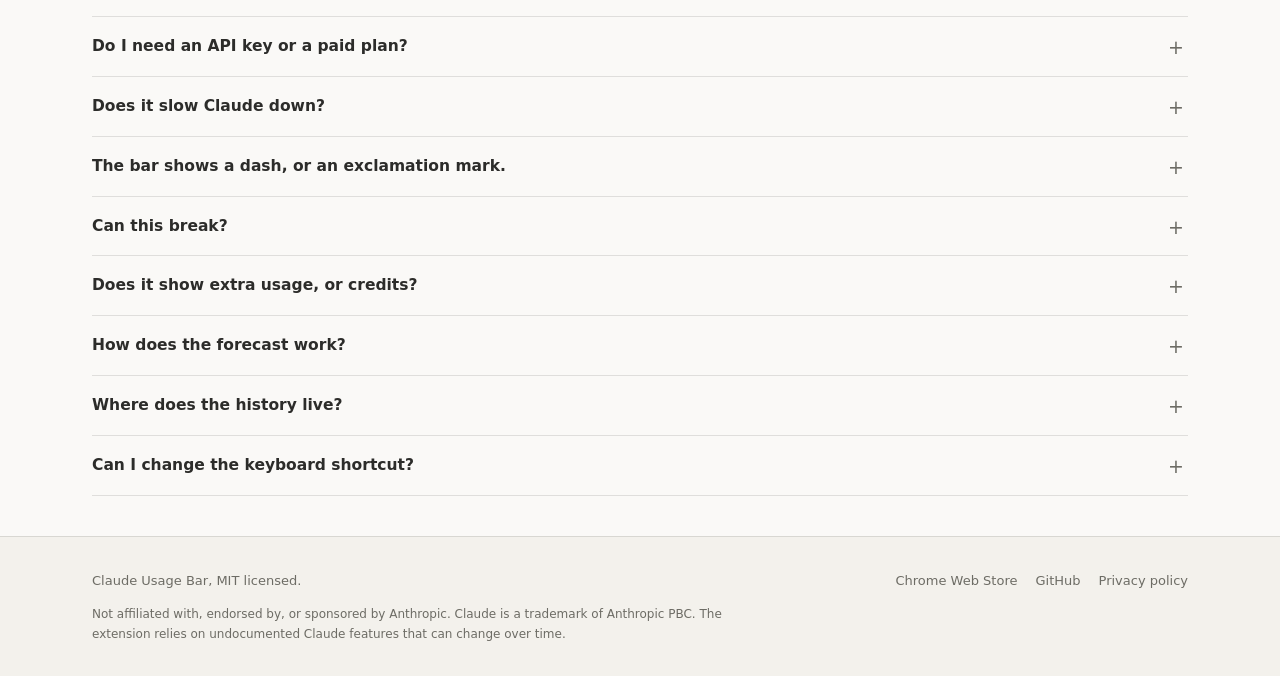
==== commit 7f67fc4e: "Document 1.4.0 Bumps the manifest to 1.4.0 with a description that says what the bar now covers (per" ====
--- a/index.html
+++ b/index.html
@@ -4,7 +4,7 @@
 <meta charset="utf-8" />
 <meta name="viewport" content="width=device-width, initial-scale=1" />
 <title>Claude Usage Bar</title>
-<meta name="description" content="A small Chrome extension that shows your Claude.ai usage, your 5 hour session and your weekly limits, in a slim bar under the chat box. On the free plan it works out what it can from what Claude itself tells you. No sign-in, no tokens, nothing leaves your browser." />
+<meta name="description" content="A small Chrome extension that shows your Claude.ai usage, your 5 hour session, your weekly and per-model limits and any extra usage you spend, in a slim bar under the chat box, with history, forecasts and optional alerts. On the free plan it counts your messages in the 5 hour window instead. No sign-in, no tokens, nothing leaves your browser." />
 <meta property="og:title" content="Claude Usage Bar" />
 <meta property="og:description" content="See how much Claude you have left, right under the chat box." />
 <meta property="og:type" content="website" />
@@ -239,14 +239,6 @@
 .cub-bar .cub-fill.cub-mid{ background:#d85a30; }
 .cub-bar .cub-fill.cub-high{ background:#e2564d; }
 .cub-bar .cub-val{ text-align:right; font-weight:600; font-variant-numeric:tabular-nums; }
-/* Free plan: the note stands in for the bar when there is nothing to fill it
-   with, and the fill is hatched when the percentage was worked out from what
-   Claude said rather than published by Claude. Mirrors content.css. */
-.cub-bar .cub-note{ min-width:0; font-size:10px; opacity:.55; white-space:nowrap; overflow:hidden; text-overflow:ellipsis; }
-.cub-bar .cub-track[hidden], .cub-bar .cub-note[hidden]{ display:none; }
-.cub-bar .cub-fill.cub-est, .cub-inline .cub-i-fill.cub-est{
-  background-image:repeating-linear-gradient(45deg, rgba(255,255,255,.5) 0 2px, rgba(255,255,255,0) 2px 5px); }
-.p-fill.est{ background-image:repeating-linear-gradient(-45deg, rgba(255,255,255,.45) 0 2px, rgba(255,255,255,0) 2px 5px); }
 .cub-bar .cub-reset{ text-align:left; font-size:10px; opacity:.55; white-space:nowrap; overflow:hidden; }
 
 .mock[data-claude-theme="dark"] .cub-bar{ color:#e7e7e3; background:rgba(45,45,43,.7); border-color:rgba(255,255,255,.12); }
@@ -521,9 +513,9 @@
       <p class="eyebrow">Free Chrome extension</p>
       <h1>See how much Claude you have left.</h1>
       <p class="lede">
-        Claude Usage Bar puts your 5 hour session and your weekly limits in a slim bar
-        under the chat box. You can see where you stand before you run out, instead of
-        finding out halfway through a thought.
+        Claude Usage Bar puts your 5 hour session, your weekly limits and any extra usage
+        you spend in a slim bar under the chat box. You can see where you stand, and where
+        you are heading, before you run out, instead of finding out halfway through a thought.
       </p>
       <div class="hero-cta">
         <a class="btn btn-primary" href="https://chromewebstore.google.com/detail/claude-usage-bar-track-yo/jlomdmgiaoldnhjfhehgjjkgnlighmeo">Add to Chrome</a>
@@ -710,14 +702,6 @@
               <button class="chip" data-preset="mid">Getting busy</button>
               <button class="chip" data-preset="high">Almost out</button>
             </div>
-            <div class="presets">
-              <button class="chip" data-free="">Paid plan</button>
-              <button class="chip" data-free="counted">Free: counted</button>
-              <button class="chip" data-free="left">Free: Claude's figure</button>
-              <button class="chip" data-free="estimated">Free: Claude's number</button>
-              <button class="chip" data-free="learned">Free: estimated</button>
-              <button class="chip" data-free="blocked">Free: out</button>
-            </div>
           </div>
 
           <div class="o-card">
@@ -795,6 +779,36 @@
           <h3>More than one account</h3>
           <p>If you belong to several organizations, the extension finds the one with your real usage, and you can override the choice from Settings.</p>
         </div>
+        <div class="feat">
+          <div class="feat-ico"><span class="feat-data">$12.40 of $50</span></div>
+          <h3>Extra usage, in dollars</h3>
+          <p>If you pay for extra usage, the bar shows what you have spent against your monthly cap, and marks the moment a full limit starts billing it.</p>
+        </div>
+        <div class="feat">
+          <div class="feat-ico"><span class="feat-data">Fable 7d &middot; 81%</span></div>
+          <h3>Every limit, by name</h3>
+          <p>A per-model weekly cap or a separate Cowork allowance gets a row of its own, under the name Claude gives it. A new one shows up without an update.</p>
+        </div>
+        <div class="feat">
+          <div class="feat-ico"><span class="feat-data">full in ~40m</span></div>
+          <h3>Where it is heading</h3>
+          <p>A tick on each bar marks where an even pace would put you, and a forecast appears when you are on course to run out before the reset.</p>
+        </div>
+        <div class="feat">
+          <div class="feat-ico"><span class="feat-data">Session at 80%</span></div>
+          <h3>A heads-up, if you want one</h3>
+          <p>Alerts at the levels you pick, when a limit you got close to resets, and when extra usage kicks in. Off until you turn them on.</p>
+        </div>
+        <div class="feat">
+          <div class="feat-ico"><span class="feat-data">24h &middot; 7d &middot; 30d</span></div>
+          <h3>A dashboard of your own</h3>
+          <p>Every limit over time, how often you ran out, your busiest hours and what you spent, kept on your device for sixty days and exportable as CSV.</p>
+        </div>
+        <div class="feat">
+          <div class="feat-ico"><span class="feat-badge">2h</span></div>
+          <h3>A badge that counts down</h3>
+          <p>When the limit on the badge is full, it shows how long until it refills. Right-click the icon to refresh, or to open the dashboard.</p>
+        </div>
       </div>
     </div>
   </section>
@@ -819,13 +833,13 @@
         <div class="step">
           <div class="step-tag">storage.local</div>
           <h3>It keeps everything on your machine</h3>
-          <p>Your preferences and the last numbers it saw live in your browser's local storage. There is no account, no server on our side, and nothing to sync.</p>
+          <p>Your preferences, the last numbers it saw and a sixty-day history for the forecasts and the dashboard live in your browser's local storage. There is no account, no server on our side, and nothing to sync.</p>
         </div>
       </div>
       <div class="endpoints">
         <div><b>GET</b> /api/organizations</div>
         <div><b>GET</b> /api/organizations/{id}/usage</div>
-        <div style="margin-top:12px;opacity:.75">five_hour &nbsp; seven_day &nbsp; seven_day_opus</div>
+        <div style="margin-top:12px;opacity:.75">limits &nbsp; five_hour &nbsp; seven_day &nbsp; extra_usage &nbsp; spend</div>
       </div>
     </div>
   </section>
@@ -840,7 +854,7 @@
           <p style="margin-top:18px"><a class="btn btn-ghost btn-sm" href="/privacy">Read the privacy policy</a></p>
         </div>
         <ul class="no-list">
-          <li><span class="tick">&#10003;</span><span>It never stores or sends your conversations &mdash; on the free plan it measures how long they are, and keeps only that number.</span></li>
+          <li><span class="tick">&#10003;</span><span>It never reads, stores or sends your conversations.</span></li>
           <li><span class="tick">&#10003;</span><span>It sends nothing to any third party server. There is no analytics and no tracking.</span></li>
           <li><span class="tick">&#10003;</span><span>It never asks for an API key, a token or a password.</span></li>
           <li><span class="tick">&#10003;</span><span>Uninstalling it removes everything it stored.</span></li>
@@ -890,7 +904,7 @@
         </details>
         <details>
           <summary>Do I need an API key or a paid plan?</summary>
-          <p>Neither. There is nothing to buy and nothing to paste in. On a paid plan it reads your real percentages straight from Claude. On the free plan Claude publishes no usage figures, so the bar works with what it can get. Claude does tell you things about your free limit in its own interface &mdash; how many messages are left, that you have run out, the time it comes back &mdash; and when it does, the bar reads that and shows a real percentage, drawn hatched and prefixed &ldquo;~&rdquo; so it is never mistaken for a figure Claude published. Until Claude says something, it counts the messages you send in the current 5-hour window and shows the countdown. It never invents a limit to measure you against.</p>
+          <p>Neither. There is nothing to buy and nothing to paste in. On a paid plan it reads your real percentages straight from Claude. On the free plan Claude publishes no usage figures at all, so there is nothing to read: the bar counts the messages you send in the current 5-hour window instead, and shows the countdown to when that window rolls over.</p>
         </details>
         <details>
           <summary>Does it slow Claude down?</summary>
@@ -898,11 +912,23 @@
         </details>
         <details>
           <summary>The bar shows a dash, or an exclamation mark.</summary>
-          <p>A dash means it has no numbers yet, usually because you are signed out. An exclamation mark means the request failed. Refreshing claude.ai fixes most of it. If it sticks around, Claude may have changed something on their end. A free account is never this case: it shows a hatched percentage, or Claude&rsquo;s own count of what is left, or the messages it counted &mdash; whichever it actually knows, but never a dash.</p>
+          <p>A dash means it has no numbers yet, usually because you are signed out. An exclamation mark means the request failed. Refreshing claude.ai fixes most of it. If it sticks around, Claude may have changed something on their end. A free account is not this case: it shows a message count rather than a dash, because Claude reports no percentage to show.</p>
         </details>
         <details>
           <summary>Can this break?</summary>
           <p>Yes, and it is worth saying plainly. The usage endpoints are internal to Claude and undocumented, so Anthropic can change them at any time without warning. If that happens the bar goes quiet until the extension is updated.</p>
+        </details>
+        <details>
+          <summary>Does it show extra usage, or credits?</summary>
+          <p>Yes. If extra usage is switched on for your account, the bar shows what you have spent against your monthly cap, and a dot marks the moment a full limit means you are paying at API rates. The popup and the dashboard also show your balance and auto-reload when Claude reports them.</p>
+        </details>
+        <details>
+          <summary>How does the forecast work?</summary>
+          <p>It looks at how fast a limit has been filling lately, the last hour for the session and the last day for a weekly limit, and works out when it would run out at that rate. It is an estimate, and the bar only gives it a line when you are on course to run out before the limit resets.</p>
+        </details>
+        <details>
+          <summary>Where does the history live?</summary>
+          <p>In your browser, for sixty days, and nowhere else. Settings can switch it off or clear it, and the dashboard exports it as CSV or JSON.</p>
         </details>
         <details>
           <summary>Can I change the keyboard shortcut?</summary>
@@ -976,26 +1002,8 @@
     session:42, allModels:68, opus:12, opusAvailable:true,
     showSession:true, showAllModels:true,
     badgeEnabled:true, badgeSource:"session",
-    theme:"light", popupOpen:false,
-    // null = a paid account. Otherwise the free readout, which has three shapes
-    // depending on what Claude's own interface has said. See estimate.js.
-    free:null
+    theme:"light", popupOpen:false
   };
-
-  // The same shape claude-extension/estimate.js hands the real widget.
-  var FREE = {
-    counted:   { pct:null, left:null, count:12, exact:false, note:"Free plan \u00b7 counted locally" },
-    left:      { pct:null, left:5,    count:12, exact:false, note:"Free plan \u00b7 Claude's own figure" },
-    estimated: { pct:80,   left:5,    count:20, exact:false, note:"", conf:"observed" },
-    learned:   { pct:64,   left:null, count:14, exact:false, note:"", conf:"estimated" },
-    blocked:   { pct:100,  left:0,    count:23, exact:true,  note:"" }
-  };
-  function freeNow(){ return S.free ? FREE[S.free] : null; }
-  function freeVal(f){
-    return f.pct != null ? (f.exact ? "" : "~") + f.pct + "%"
-         : f.left != null ? f.left + " left"
-         : f.count + " msg";
-  }
 
   function iso(ms){ return new Date(ms).toISOString(); }
   function win(pct, resetAt, available){
@@ -1018,7 +1026,6 @@
     return '<div class="cub-seg" role="img" data-seg="'+s.key+'" title="'+s.tip+'">'+
       '<span class="cub-label"><span class="cub-name">'+s.label+'</span> <span class="cub-sub">'+s.sub+'</span></span>'+
       '<span class="cub-track"><span class="cub-fill"></span></span>'+
-      '<span class="cub-note" hidden></span>'+
       '<span class="cub-val">&#8211;</span>'+
       '<span class="cub-reset"></span>'+
     '</div>';
@@ -1046,36 +1053,14 @@
     node.setAttribute("aria-label", label + ": " + pct + "% used" + (r ? ", resets in " + r : ""));
   }
 
-  // The free row, in the same four columns: exactly one of the track and the
-  // note is ever in the grid, so nothing shifts.
-  function fillFreeSeg(node){
-    var f = freeNow();
-    var track = node.querySelector(".cub-track");
-    var note = node.querySelector(".cub-note");
-    if (f.pct != null){
-      track.hidden = false; note.hidden = true;
-      var fill = node.querySelector(".cub-fill");
-      fill.style.width = f.pct + "%";
-      fill.className = "cub-fill cub-est " + colorClass(f.pct);
-    } else {
-      track.hidden = true; note.hidden = false; note.textContent = f.note;
-    }
-    node.querySelector(".cub-val").textContent = freeVal(f);
-    node.querySelector(".cub-reset").textContent = "2h 41m";
-    node.setAttribute("aria-label", "Session: " + freeVal(f) + ", resets in 2h 41m");
-  }
-
   function renderBar(d, show){
     var any = false;
     SEGS.forEach(function(s){
       var node = barEl.querySelector('[data-seg="'+s.key+'"]');
       var w = d[s.key];
-      // Free: the session row only. The weekly windows do not exist on that
-      // plan, so there is nothing honest to put in them.
-      var canShow = S.free ? (s.key === "session" && show.session !== false)
-                  : s.opus ? !!(w && w.available) : (show[s.key] !== false);
+      var canShow = s.opus ? !!(w && w.available) : (show[s.key] !== false);
       node.hidden = !canShow;
-      if (canShow){ any = true; S.free ? fillFreeSeg(node) : fillSeg(node, w, s.label); }
+      if (canShow){ any = true; fillSeg(node, w, s.label); }
     });
     barEl.style.display = (any && S.enabled && S.design === "1") ? "" : "none";
   }
@@ -1160,30 +1145,14 @@
     node.setAttribute("title", s.label + " (" + s.sub + "): " + pct + "%" + (r ? ", resets in " + r : ""));
   }
 
-  function fillFreeInlineSeg(node){
-    var f = freeNow();
-    var ind = node.querySelector(".cub-i-ring") || node.querySelector(".cub-i-bar");
-    var bar = node.querySelector(".cub-i-fill");
-    if (f.pct != null && bar){
-      if (ind) ind.hidden = false;
-      bar.style.width = f.pct + "%";
-      bar.className = "cub-i-fill cub-est " + colorClass(f.pct);
-    } else if (ind) ind.hidden = true;
-    node.querySelector(".cub-i-val").textContent = freeVal(f);
-    var reset = node.querySelector(".cub-i-reset");
-    if (reset){ reset.hidden = false; reset.textContent = "2h 41m"; }
-    node.setAttribute("aria-label", "Session: " + freeVal(f) + ", resets in 2h 41m");
-  }
-
   function renderInline(d, show){
     var any = false;
     SEGS.forEach(function(s){
       var node = inlineEl.querySelector('[data-seg="'+s.key+'"]');
       var w = d[s.key];
-      var canShow = S.free ? (s.key === "session" && show.session !== false)
-                  : s.opus ? !!(w && w.available) : (show[s.key] !== false);
+      var canShow = s.opus ? !!(w && w.available) : (show[s.key] !== false);
       node.hidden = !canShow;
-      if (canShow){ any = true; S.free ? fillFreeInlineSeg(node) : fillInlineSeg(node, w, s); }
+      if (canShow){ any = true; fillInlineSeg(node, w, s); }
     });
     inlineEl.style.display = (any && S.enabled && S.design === "2") ? "" : "none";
   }
@@ -1203,24 +1172,6 @@
     '</div>';
   }
   function renderPopup(d){
-    if (S.free){
-      var f = freeNow();
-      rowsEl.innerHTML = '<div class="p-row"><div class="p-row-head">'+
-        '<span class="p-label">Session</span><span class="p-sub">5h</span>'+
-        '<span class="p-val">'+freeVal(f)+'</span></div>'+
-        (f.pct != null
-          ? '<div class="p-track"><div class="p-fill est '+popClass(f.pct)+'" style="width:'+f.pct+'%"></div></div>'
-          : '')+
-        '<div class="p-reset">resets 2h 41m</div></div>'+
-        '<div class="p-note">'+(
-          f.exact ? "Claude says you are out of messages for this window."
-          : f.conf === "estimated" ? "Claude has said nothing about your limit in this window, so this measures it against what Claude told you in earlier ones. Longer conversations count for more, because they cost more."
-          : f.pct != null ? "Claude publishes no percentage on the free plan; this is worked out from what Claude itself told you in this window."
-          : f.left != null ? "Claude told you how many are left, which says nothing about the total, so there is no honest percentage to draw."
-          : "Claude reports no usage percentage, so this counts the messages you send in the 5-hour window."
-        )+'</div>';
-      return;
-    }
     var html = rowHtml("Session","5h",d.session) + rowHtml("All models","7d",d.allModels);
     if (d.opus && d.opus.available) html += rowHtml("Opus","7d",d.opus);
     rowsEl.innerHTML = html;
@@ -1238,15 +1189,6 @@
   }
   function renderBadge(d){
     if (!S.enabled || !S.badgeEnabled){ badgeEl.hidden = true; return; }
-    if (S.free){
-      var f = freeNow();
-      badgeEl.hidden = false;
-      badgeEl.textContent = f.pct != null ? (f.exact ? "" : "~") + f.pct
-                          : f.left != null ? String(f.left) : String(f.count);
-      badgeEl.style.background = f.pct != null ? badgeColor(f.pct)
-                               : (f.left === 0 ? "#e2564d" : "#378add");
-      return;
-    }
     var pct = badgePct(d, S.badgeSource);
     if (pct == null){ badgeEl.hidden = true; return; }
     badgeEl.hidden = false;
@@ -1319,18 +1261,6 @@
     mid:  { session:47, allModels:62, opus:38 },
     high: { session:93, allModels:88, opus:71 }
   };
-  // Free-plan readouts. A hatched bar is the one thing on this page that has to
-  // be seen rather than described, so the demo can switch to each of them.
-  var freeBtns = document.querySelectorAll("[data-free]");
-  freeBtns.forEach(function(b){
-    on(b, "click", function(){
-      freeBtns.forEach(function(x){ x.setAttribute("aria-pressed","false"); });
-      b.setAttribute("aria-pressed","true");
-      S.free = b.getAttribute("data-free") || null;
-      render();
-    });
-  });
-
   var presetBtns = document.querySelectorAll("[data-preset]");
   function clearPreset(){ presetBtns.forEach(function(b){ b.setAttribute("aria-pressed","false"); }); }
   presetBtns.forEach(function(b){
